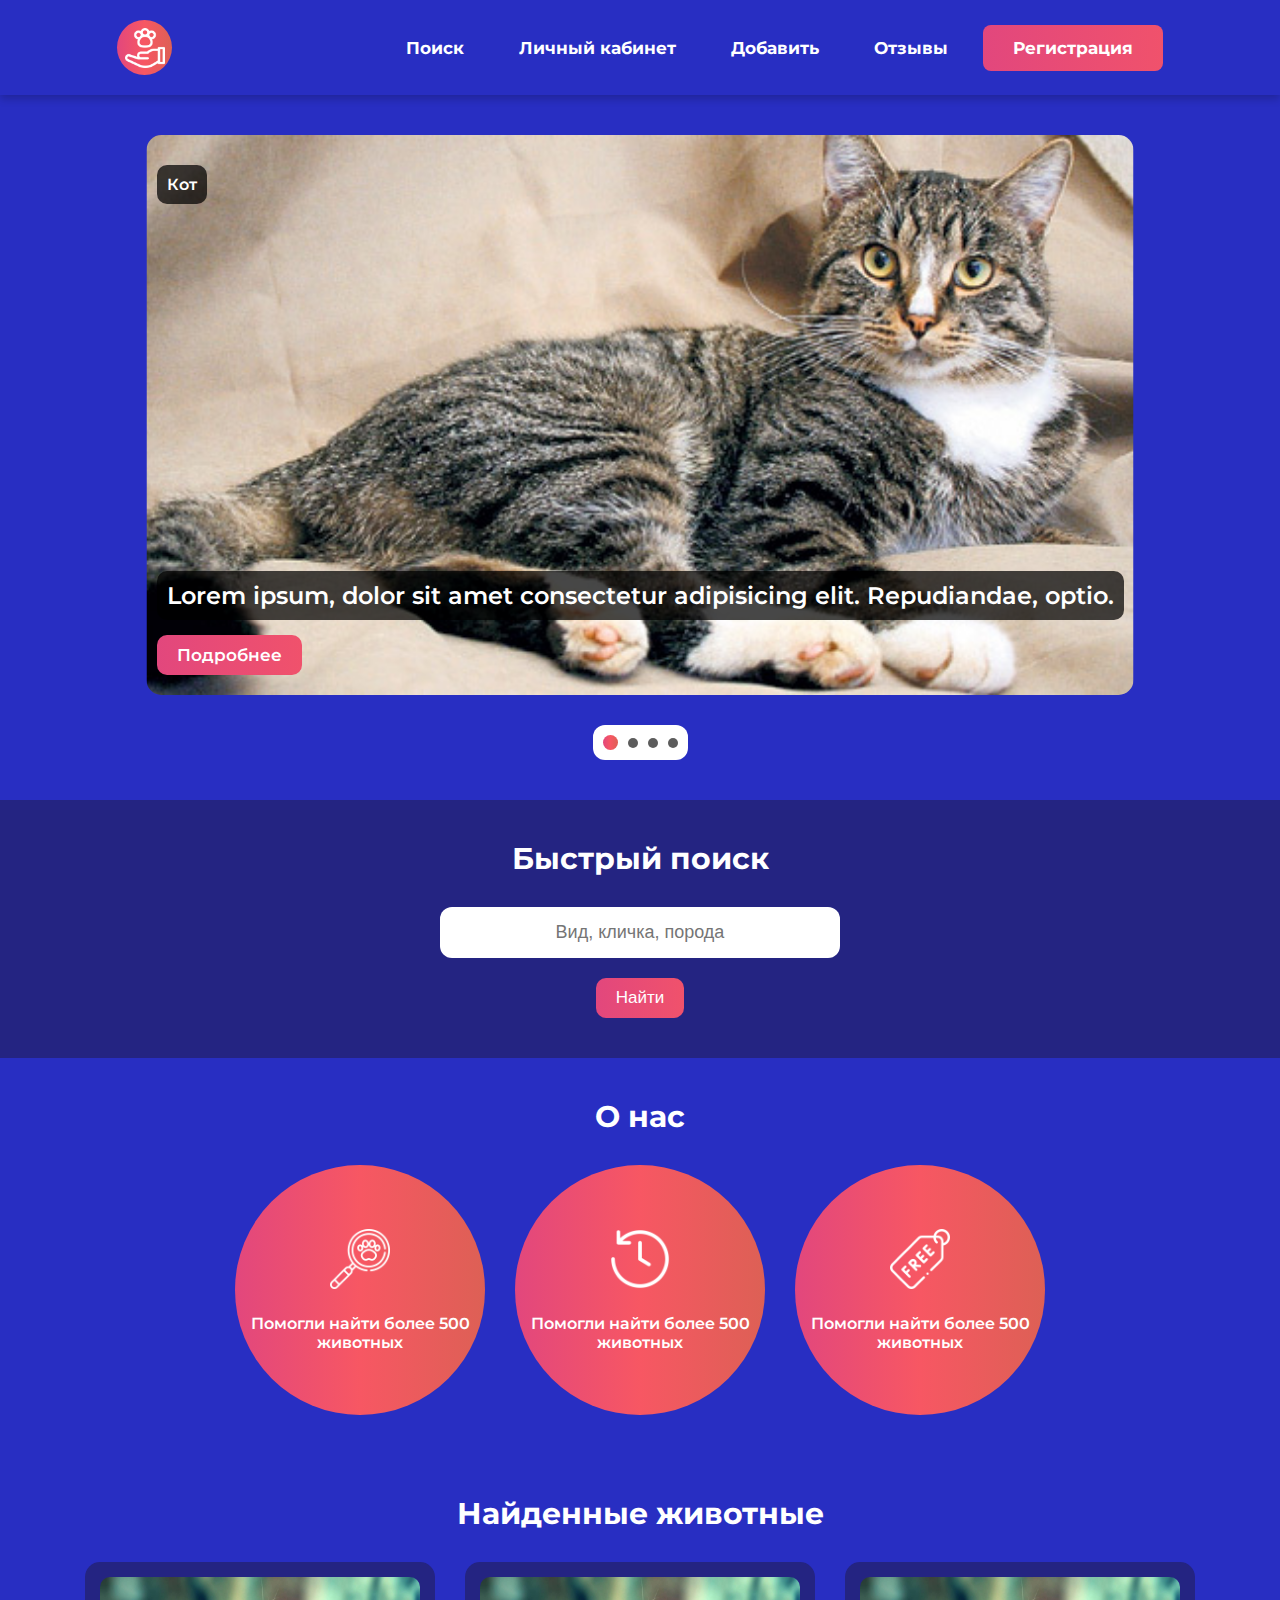
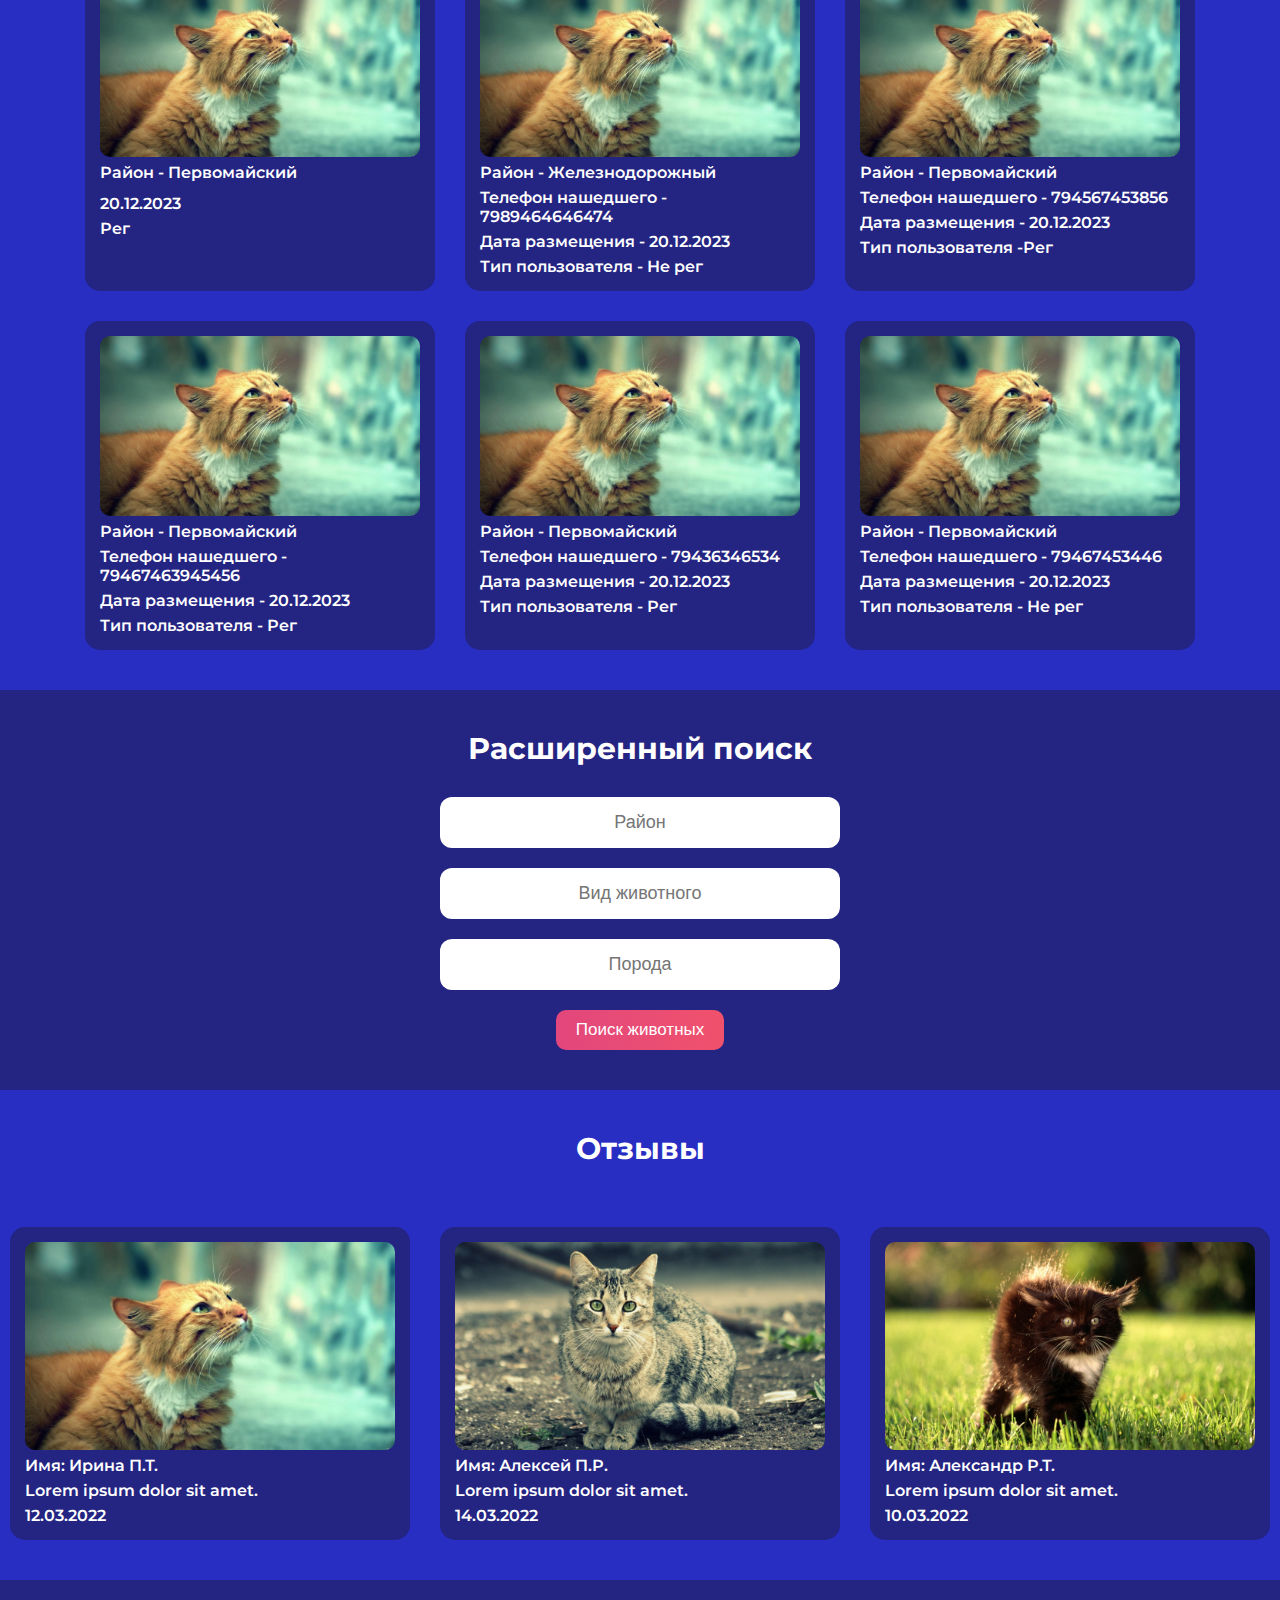
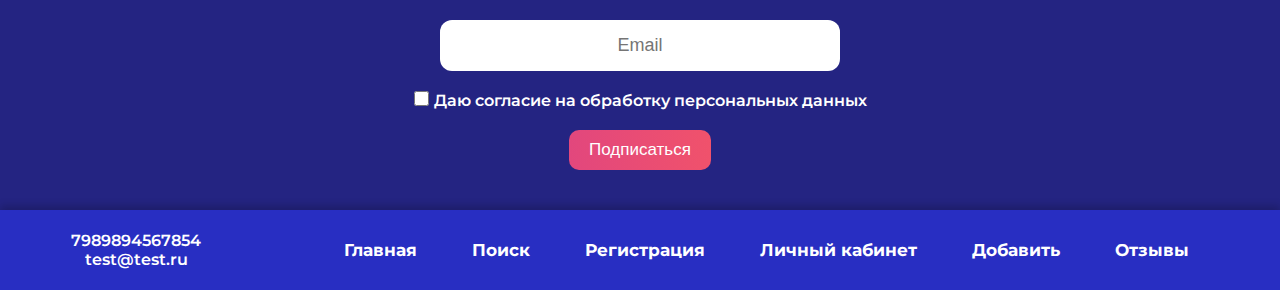
==== index.html @ 036d1b53 "add" ====
<!DOCTYPE html>
<html lang="en">
	<head>
		<meta charset="UTF-8" />
		<meta name="viewport" content="width=device-width, initial-scale=1.0" />
		<title>Главная</title>
		<link rel="stylesheet" href="assets/css/root.css" />
		<link rel="stylesheet" href="assets/css/style.css" />
		<link rel="preconnect" href="https://fonts.googleapis.com" />
		<link rel="preconnect" href="https://fonts.gstatic.com" crossorigin />
		<link
			href="https://fonts.googleapis.com/css2?family=Montserrat:ital,wght@0,100..900;1,100..900&display=swap"
			rel="stylesheet"
		/>
	</head>
	<body>
		<header>
			<a href="index.html" class="logo">
				<img src="assets/media/logo.png" class="logo" alt="Logo" />
			</a>
			<nav>
				<a href="search.html">Поиск</a>
				<a href="personal.html">Личный кабинет</a>
				<a href="add.html">Добавить</a>
				<a href="#reviews__sec">Отзывы</a>
				<a class="log__button" href="register.html">Регистрация</a>
			</nav>
		</header>
		<main>
			<section class="slider__sec">
				<div class="container">
					<div class="slide__block">
						<img src="assets/media/card/slide.png" alt="Slide" />
						<p class="top__text">Кот</p>
						<p class="short__desc">
							Lorem ipsum, dolor sit amet consectetur adipisicing elit.
							Repudiandae, optio.
						</p>
						<a href="#" class="btn">Подробнее</a>
					</div>
					<div class="slide__nav">
						<a href="#" class="active"></a>
						<a href="#"></a>
						<a href="#"></a>
						<a href="#"></a>
					</div>
				</div>
			</section>

			<section class="fast_search__sec">
				<div class="container">
					<h2 class="sec__title reverse">Быстрый поиск</h2>
					<form action="#">
						<input type="text" placeholder="Вид, кличка, порода" />
						<button type="submit" class="btn btn__reverse">Найти</button>
					</form>
				</div>
			</section>

			<section class="facts_company__sec">
				<div class="container">
					<h2 class="sec__title">О нас</h2>
					<div class="facts__list">
						<div class="fact">
							<img src="assets/media/facts/1.png" alt="fact" />
							<p>Помогли найти более 500 животных</p>
						</div>
						<div class="fact">
							<img src="assets/media/facts/2.png" alt="fact" />
							<p>Помогли найти более 500 животных</p>
						</div>
						<div class="fact">
							<img src="assets/media/facts/3.png" alt="fact" />
							<p>Помогли найти более 500 животных</p>
						</div>
					</div>
				</div>
			</section>

			<section class="search_card_animal__sec">
				<div class="container">
					<h2 class="sec__title">Найденные животные</h2>
					<div class="search_card_animal__list">
						<div class="card">
							<img src="assets/media/rev/1_review.png" alt="" />
							<p class="district">Район - Первомайский</p>
							<p class="phone"></p>
							<p class="date__start">20.12.2023</p>
							<p class="user">Рег</p>
						</div>
						<div class="card">
							<img src="assets/media/rev/1_review.png" alt="" />
							<p class="district">Район - Железнодорожный</p>
							<p class="phone">Телефон нашедшего - 7989464646474</p>
							<p class="date__start">Дата размещения - 20.12.2023</p>
							<p class="user">Тип пользователя - Не рег</p>
						</div>
						<div class="card">
							<img src="assets/media/rev/1_review.png" alt="" />
							<p class="district">Район - Первомайский</p>
							<p class="phone">Телефон нашедшего - 794567453856</p>
							<p class="date__start">Дата размещения - 20.12.2023</p>
							<p class="user">Тип пользователя -Рег</p>
						</div>
						<div class="card">
							<img src="assets/media/rev/1_review.png" alt="" />
							<p class="district">Район - Первомайский</p>
							<p class="phone">Телефон нашедшего - 79467463945456</p>
							<p class="date__start">Дата размещения - 20.12.2023</p>
							<p class="user">Тип пользователя - Рег</p>
						</div>
						<div class="card">
							<img src="assets/media/rev/1_review.png" alt="" />
							<p class="district">Район - Первомайский</p>
							<p class="phone">Телефон нашедшего - 79436346534</p>
							<p class="date__start">Дата размещения - 20.12.2023</p>
							<p class="user">Тип пользователя - Рег</p>
						</div>
						<div class="card">
							<img src="assets/media/rev/1_review.png" alt="" />
							<p class="district">Район - Первомайский</p>
							<p class="phone">Телефон нашедшего - 79467453446</p>
							<p class="date__start">Дата размещения - 20.12.2023</p>
							<p class="user">Тип пользователя - Не рег</p>
						</div>
					</div>
				</div>
			</section>

			<section class="main_search__sec">
				<div class="container">
					<h2 class="sec__title reverse">Расширенный поиск</h2>
					<form action="#">
						<input type="text" placeholder="Район" />
						<input type="text" placeholder="Вид животного" />
						<input type="text" placeholder="Порода" />
						<button class="btn btn__reverse" type="submit">
							Поиск животных
						</button>
					</form>
				</div>
			</section>

			<section class="reviews__sec">
				<div class="container">
					<div id="reviews__sec" class="slider__block">
						<h2 class="sec__title">Отзывы</h2>
						<div class="review__card">
							<img src="assets/media/rev/1_review.png" alt="#" class="image" />
							<p class="name">Имя: Ирина П.Т.</p>
							<p class="desc">Lorem ipsum dolor sit amet.</p>
							<p class="date">12.03.2022</p>
						</div>
						<div class="review__card">
							<img src="assets/media/rev/2_review.png" alt="#" class="image" />
							<p class="name">Имя: Алексей П.Р.</p>
							<p class="desc">Lorem ipsum dolor sit amet.</p>
							<p class="date">14.03.2022</p>
						</div>
						<div class="review__card">
							<img src="assets/media/rev/3_review.png" alt="#" class="image" />
							<p class="name">Имя: Александр Р.Т.</p>
							<p class="desc">Lorem ipsum dolor sit amet.</p>
							<p class="date">10.03.2022</p>
						</div>
					</div>
				</div>
			</section>

			<section class="sub__sec">
				<div class="container">
					<form action="#">
						<input type="email" placeholder="Email" />
						<label for="agree">
							<input
								type="checkbox"
								class="checkbox__sub"
								name="agree"
								id="agree"
							/>
							<p>Даю согласие на обработку персональных данных</p>
						</label>
						<button class="btn btn__reverse" type="submit">Подписаться</button>
					</form>
				</div>
			</section>
		</main>
		<footer>
			<div class="contact">
				<p class="phone">7989894567854</p>
				<p class="mail">test@test.ru</p>
			</div>
			<nav>
				<a href="search.html">Главная</a>
				<a href="search.html">Поиск</a>
				<a href="register.html">Регистрация</a>
				<a href="personal.html">Личный кабинет</a>
				<a href="add.html">Добавить</a>
				<a href="reviews.html">Отзывы</a>
			</nav>
		</footer>
		<script src="assets/js/main.js"></script>
	</body>
</html>
---- assets/css/root.css ----
:root {
    --primary-color: linear-gradient(
        90deg,
        rgba(226, 71, 125, 1) 0%,
        rgba(247, 87, 99, 1) 50%,
        rgba(221, 96, 85, 1) 100%
    );
    --bg-color: #282ec2;
    --secondary-color: #242482;
}

* {
    margin: 0;
    padding: 0;
    box-sizing: border-box;
}

html,
body {
    width: 100%;
    min-height: 100vh;
    background-color: var(--bg-color);
    color: #fff;
    font-size: 16px;
    font-style: normal;
    font-family: "Montserrat", sans-serif;
    font-optical-sizing: auto;
    font-weight: 600;
    font-style: normal;
    display: flex;
    flex-direction: column;
    justify-content: space-between;
    scroll-behavior: smooth;
}

a {
    text-decoration: none;
    color: black;
}

ul,
ol,
li {
    list-style: none;
}

h1,
h2,
h3,
h4 {
    font-size: 16px;
    font-weight: 600;
}

img {
    display: block;
    width: 100%;
    height: auto;
}

section {
    width: 100%;
    padding: 40px 10px;

    display: flex;
    justify-content: center;
}

.container {
    max-width: 1440px;
    width: 100%;
    display: flex;
    flex-direction: column;
}

.btn {
    outline: none;
    border: none;
    display: flex;
    width: fit-content;
    font-size: 17px;
    border-radius: 10px;
    background-image: var(--primary-color);
    color: #fff;
    cursor: pointer;
    padding: 10px 20px;
    transition: 0.4s;
    background-size: 300%;
    animation: button_Anim 3s ease-in-out infinite;

    &:hover {
        scale: 1.1;
    }

    &:active {
        background-color: black;
        color: #fff;
        border-color: transparent;
    }
}

.sec__title {
    width: 100%;
    font-size: 30px;
    color: #fff;
    font-weight: 700;
    margin-bottom: 30px;
    text-align: center;

    & .reverse {
        color: #fff;
    }
}

@media screen and (max-width: 992px) {
    h1,
    h2,
    h3,
    h4 {
        font-size: 24px !important;
        font-weight: 600;
    }
}
---- assets/css/style.css ----
@keyframes button_Anim {
    0% {
        background-position: 0% 50%;
    }
    50% {
        background-position: 100% 50%;
        background-size: 400%;
    }
    100% {
        background-position: 0% 50%;
    }
}

header {
    width: 100%;
    padding: 20px 10px;
    display: flex;
    align-items: center;
    justify-content: space-around;
    background-color: var(--bg-color);
    text-align: center;
    box-shadow: 0 4px 8px rgba(0, 0, 0, 0.2);

    & a.logo {
        display: flex;
        justify-content: center;
        align-items: center;
        background-image: var(--primary-color);
        border-radius: 50%;
        width: 55px;
        height: 55px;
    }
    & img {
        width: 40px;
        height: 40px;
        filter: invert(100%) sepia(0%) saturate(7488%) hue-rotate(252deg) brightness(99%) contrast(108%);
    }

    & nav {
        display: flex;
        justify-content: end;
        flex-wrap: wrap;
        gap: 15px;
        width: fit-content;

        & a {
            display: flex;
            width: fit-content;
            border-radius: 8px;
            padding: 10px 20px;
            transition: 0.4s;
            color: #fff;
            font-weight: 700;
            font-size: 17px;
            align-items: center;
            &:hover {
                background-color: #00000042;
                scale: 1.1;
            }
        }

        & .log__button {
            padding: 13px 30px;
            background: rgb(226, 71, 125);
            background: linear-gradient(
                90deg,
                rgba(226, 71, 125, 1) 0%,
                rgba(247, 87, 99, 1) 50%,
                rgba(221, 96, 85, 1) 100%
            );
            background-size: 300%;
            animation: button_Anim 3s ease-in-out infinite;
            &:hover {
                scale: 1.1;
            }
        }
    }
}

main {
    width: 100%;
    display: flex;
    align-items: center;
    flex-direction: column;

    & .slider__sec {
        & .slide__block {
            max-width: 90%;
            height: 570px;
            position: relative;
            background-color: #ffffff00;
            flex-direction: column;
            justify-content: center;
            padding: 30px 10px;
            gap: 15px;
            margin: 0 auto;
            display: flex;

            & img {
                top: 0;
                left: 50%;
                transform: translateX(-50%);
                position: absolute;
                width: 100%;
                z-index: 1;
                border-radius: 20px;
                height: auto;
                max-width: 100%;
                border-radius: 15px;
            }

            & p {
                position: relative;
                z-index: 2;
                padding: 10px;
                background-color: #000000b8;
                width: fit-content;
                color: #fff;
                border-radius: 10px;
            }
            & .top__text {
                margin-bottom: auto;
            }

            & .short__desc {
                font-size: 24px;
            }

            & .btn {
                position: relative;
                z-index: 2;
            }
        }

        & .slide__nav {
            width: fit-content;
            display: flex;
            gap: 10px;
            align-items: center;
            margin: 0 auto;
            padding: 10px;
            background-color: #fff;
            border-radius: 12px;
            margin-top: 20px;

            & a {
                border-radius: 50%;
                background-color: #5c5c5c;
                width: 10px;
                height: 10px;
                cursor: pointer;
                transition: 0.4s;

                &:hover {
                    transform: scale(1.1);
                }

                & active {
                    transform: scale(1.4);
                    background-color: var(--primary-color);
                }
            }

            & .active {
                width: 15px;
                height: 15px;
                background-image: var(--primary-color);
            }
        }
    }

    & .fast_search__sec {
        background-color: var(--secondary-color);

        & form {
            display: flex;
            flex-direction: column;
            gap: 20px;
            width: 100%;
            padding: 0 30px;
            align-items: center;

            & input {
                max-width: 400px;
                outline: none;
                border: none;
                width: 100%;
                text-align: center;
                padding: 15px;
                border-radius: 12px;
                background-color: #fff;
                color: #000;
                font-size: 18px;
            }
        }
    }

    & .facts_company__sec {
        & .facts__list {
            display: flex;
            flex-wrap: wrap;
            justify-content: center;
            gap: 30px;
            width: 100%;

            & .fact {
                display: flex;
                justify-content: center;
                align-items: center;
                flex-direction: column;
                width: 250px;
                height: 250px;
                background-image: var(--primary-color);
                border-radius: 50%;
                gap: 25px;
                color: white;
                animation: button_Anim 3s ease-in-out infinite;
            }

            & img {
                width: 60px;
                height: auto;
                filter: invert(100%) sepia(100%) saturate(0%) hue-rotate(317deg) brightness(105%) contrast(101%);
            }

            & p {
                min-width: 200px;
                text-align: center;
            }
        }
    }

    & .search_card_animal__sec {
        & .search_card_animal__list {
            display: flex;
            flex-wrap: wrap;
            width: 100%;
            gap: 30px;
            justify-content: center;

            & .card {
                display: flex;
                flex-direction: column;
                padding: 15px;
                background-color: #242482;
                max-width: 350px;
                width: 100%;
                gap: 6px;
                border-radius: 15px;

                & img {
                    border-radius: 10px;
                }
            }
        }
    }

    & .main_search__sec {
        background-color: var(--secondary-color);
        & form {
            display: flex;
            flex-direction: column;
            justify-content: center;
            align-items: center;
            gap: 20px;

            & input {
                max-width: 400px;
                outline: none;
                border: none;
                width: 100%;
                text-align: center;
                padding: 15px;
                border-radius: 12px;
                background-color: #fff;
                color: #000;
                font-size: 18px;
            }
        }
    }

    & .reviews__sec {
        & .slider__block {
            display: flex;
            justify-content: center;
            align-items: center;
            flex-wrap: wrap;
            gap: 30px;

            & .review__card {
                max-width: 400px;
                display: flex;
                flex-direction: column;
                padding: 15px;
                gap: 6px;
                border-radius: 15px;
                background-color: #242482;

                & img {
                    display: block;
                    width: 100%;
                    height: auto;
                    border-radius: 10px;
                }
            }
        }
    }

    & .sub__sec {
        background-color: var(--secondary-color);

        & form {
            display: flex;
            flex-direction: column;
            gap: 20px;
            width: 100%;
            padding: 0 30px;
            align-items: center;

            & label {
                display: flex;
            }

            & .checkbox__sub {
                width: 15px;
                height: 15px;
                &::after {
                    transition: 0.5s;
                }

                &:checked::after {
                    width: 300px;
                    height: 300px;
                    transition: 0.5s;
                }
            }

            & p {
                margin-left: 5px;
            }
        }

        & input {
            max-width: 400px;
            outline: none;
            border: none;
            width: 100%;
            text-align: center;
            padding: 15px;
            border-radius: 12px;
            background-color: #fff;
            color: #000;
            font-size: 18px;
        }
    }
}

footer {
    width: 100%;
    padding: 20px 10px;
    display: flex;
    align-items: center;
    justify-content: space-around;
    background-color: var(--bg-color);
    text-align: center;
    box-shadow: 0 -4px 8px rgba(0, 0, 0, 0.2);

    & a.logo {
        display: flex;
        justify-content: center;
        align-items: center;
        background-image: var(--primary-color);
        border-radius: 50%;
        width: 55px;
        height: 55px;
    }
    & img {
        width: 40px;
        height: 40px;
        filter: invert(100%) sepia(0%) saturate(7488%) hue-rotate(252deg) brightness(99%) contrast(108%);
    }

    & nav {
        display: flex;
        justify-content: end;
        flex-wrap: wrap;
        gap: 15px;
        width: fit-content;

        & a {
            display: flex;
            width: fit-content;
            border-radius: 8px;
            padding: 10px 20px;
            transition: 0.4s;
            color: #fff;
            font-weight: 700;
            font-size: 17px;
            align-items: center;
            &:hover {
                background-color: #00000042;
                scale: 1.1;
            }
        }
    }
}

@media screen and (max-width: 1200px) {
    header > nav,
    footer > nav {
        justify-content: center;
    }

    .facts_company__sec .facts__list .fact {
        width: 150px;
        height: 150px;
    }

    header nav a {
        font-size: 16px;
    }

    .slider__sec .slide__block {
        width: 730px !important;
        height: 430px !important;
    }
}

@media screen and (max-width: 992px) {
    .facts_company__sec .facts__list .fact {
        width: 130px;
        height: 130px;
    }

    .slider__sec .slide__block {
        width: 630px !important;
        height: 370px !important;
    }

    header nav a,
    footer nav a {
        font-size: 14px;
        padding: 5px;
    }
}

@media screen and (max-width: 768px) {
    .slider__sec .slide__block {
        width: 530px !important;
        height: 315px !important;
    }

    .slider__sec .slide__block p,
    .slider__sec .slide__block a {
        font-size: 16px !important;
    }

    .facts_company__sec .facts__list {
        gap: 15px;
    }
}

@media screen and (max-width: 576px) {
    header nav a,
    footer nav a {
        font-size: 12px;
        padding: 5px;
    }

    .facts_company__sec .facts__list .fact {
        width: 100px;
        height: 100px;
    }

    .slider__sec .slide__block {
        width: 440px !important;
        height: 255px !important;
    }

    .slider__sec .slide__block p,
    .slider__sec .slide__block a {
        font-size: 14px !important;
    }
}
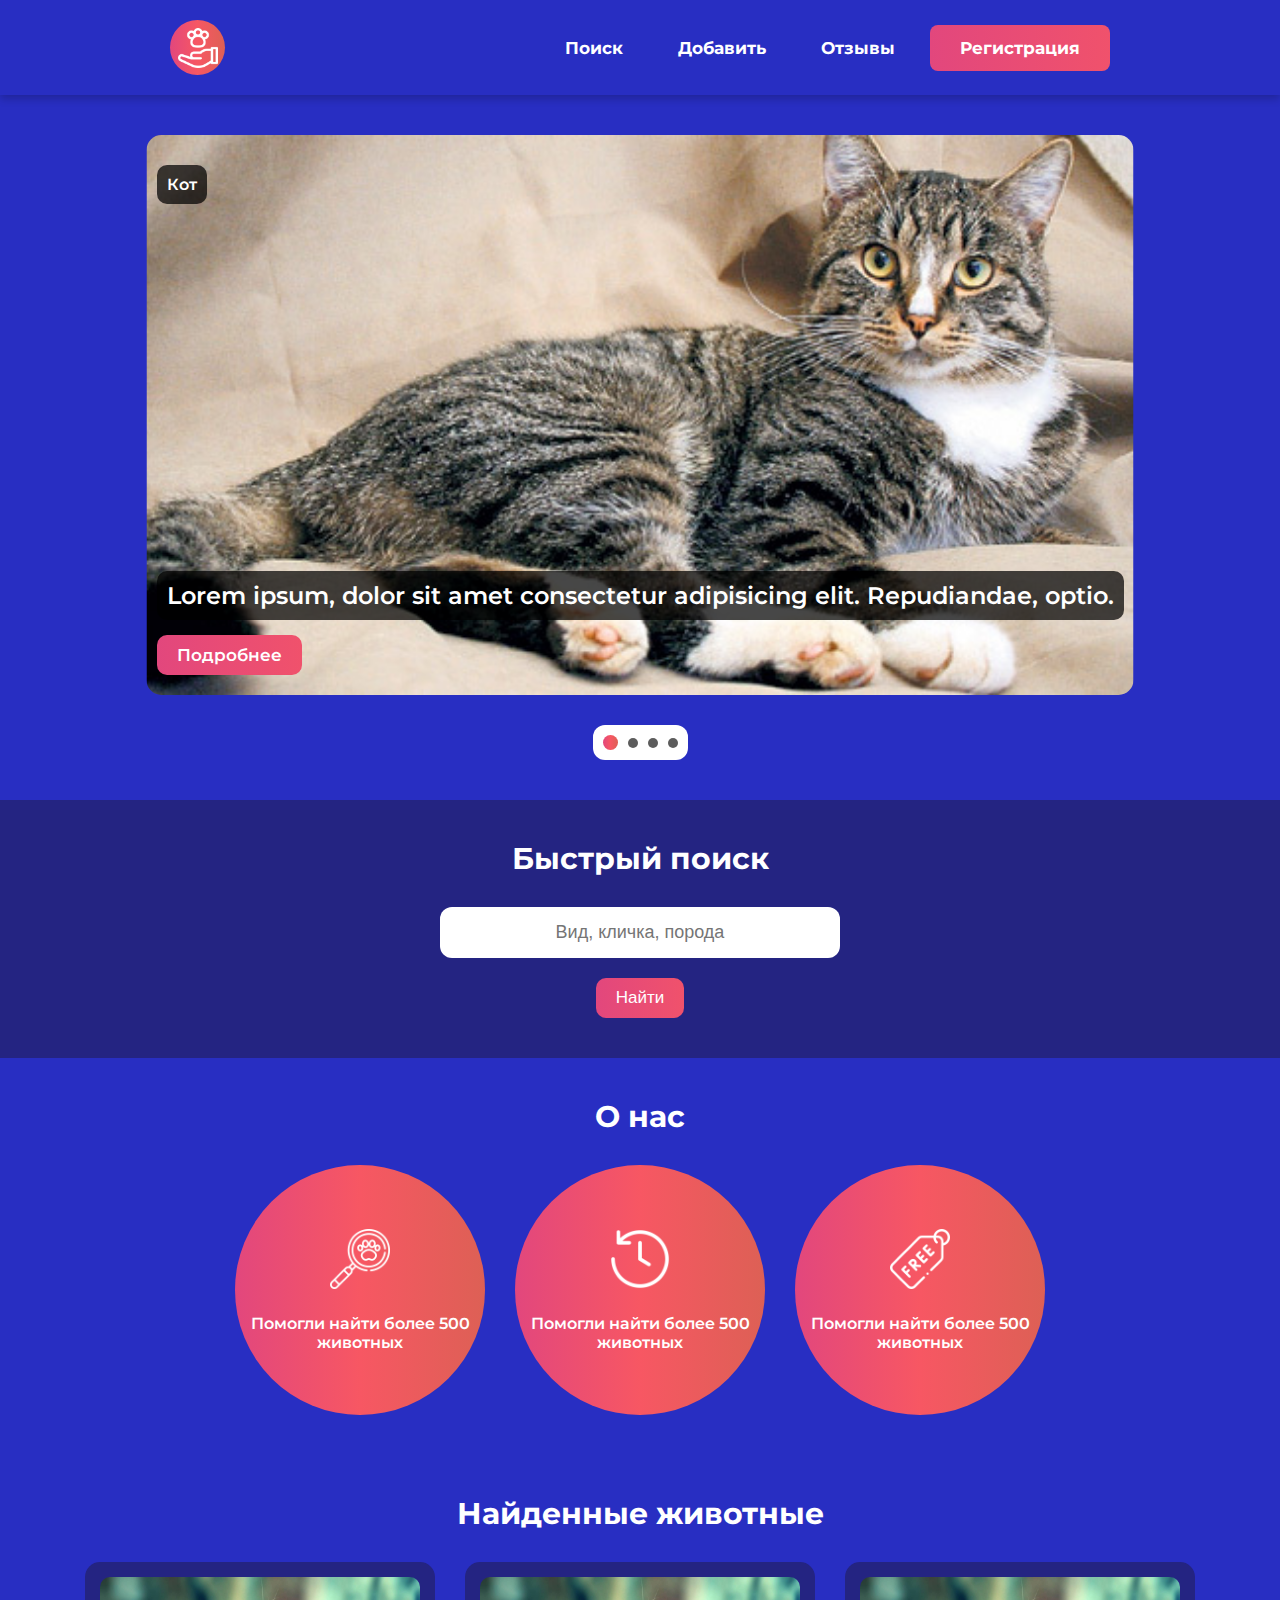
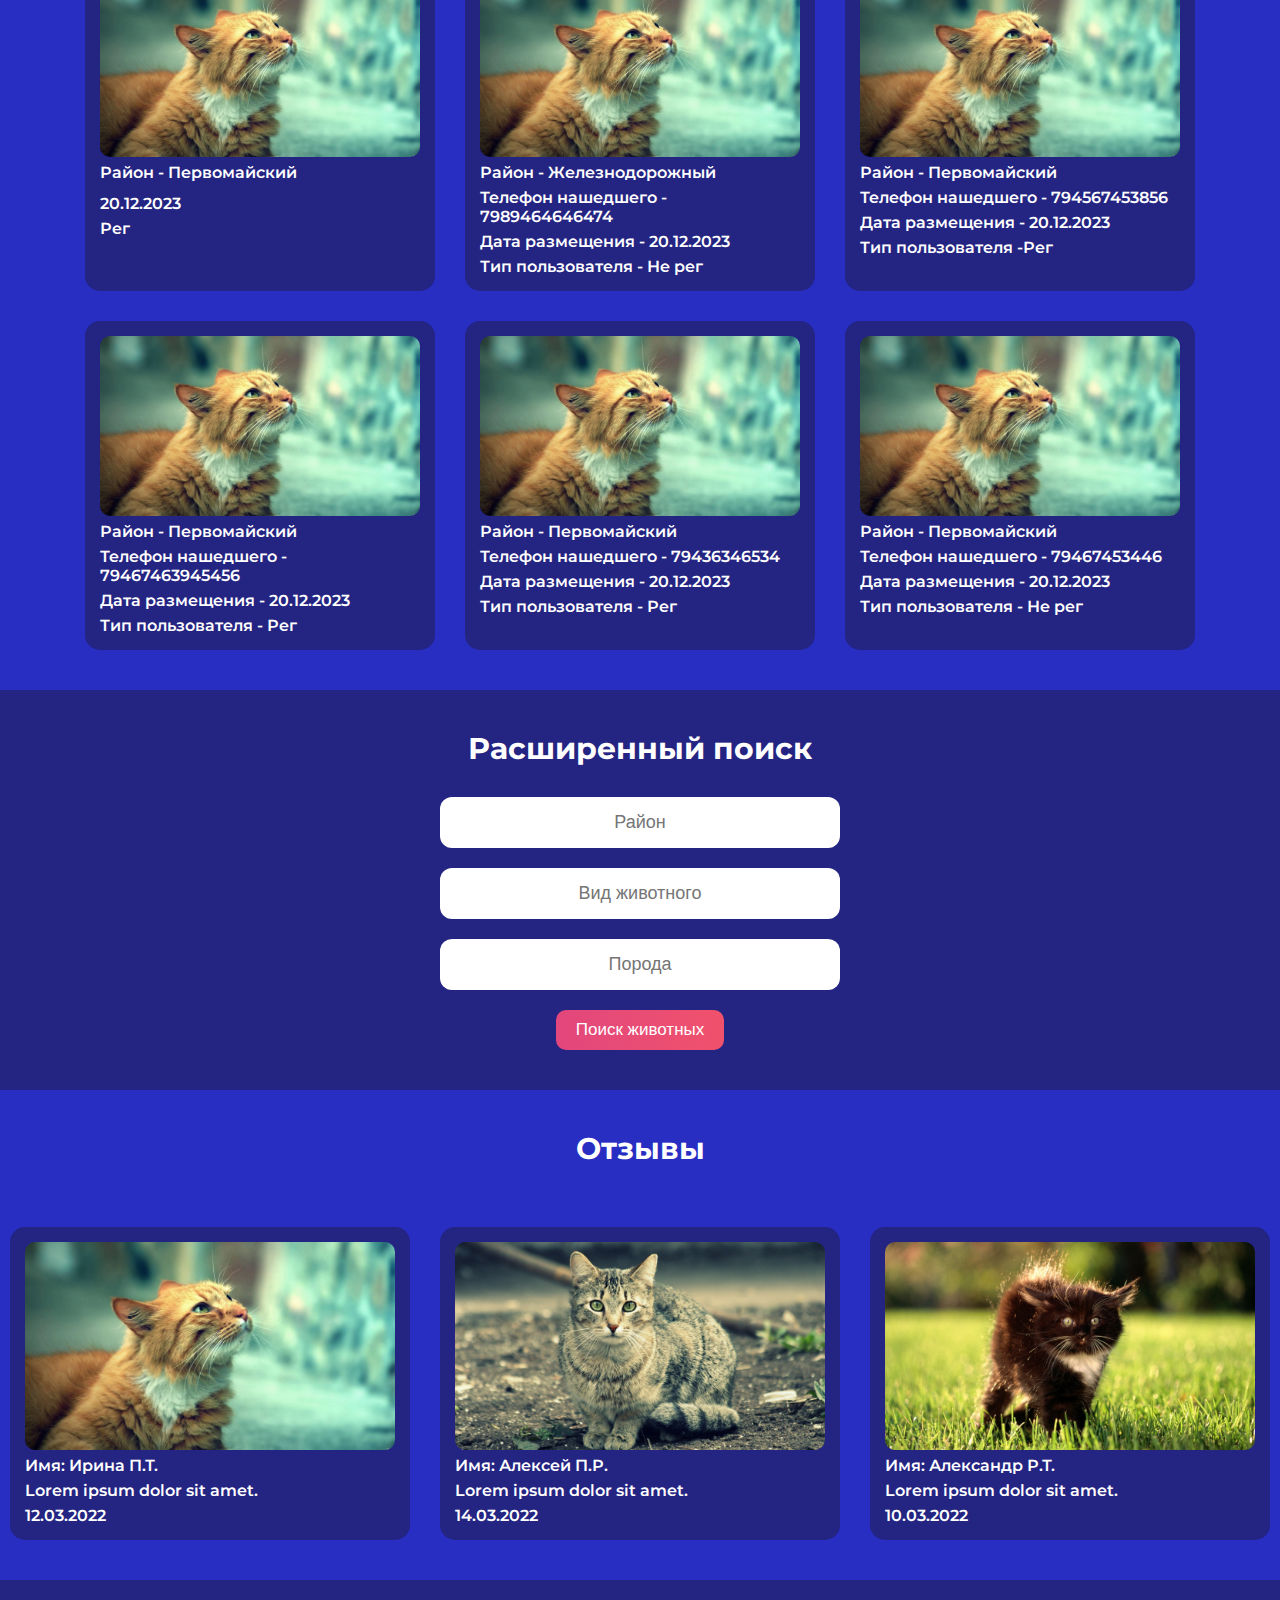
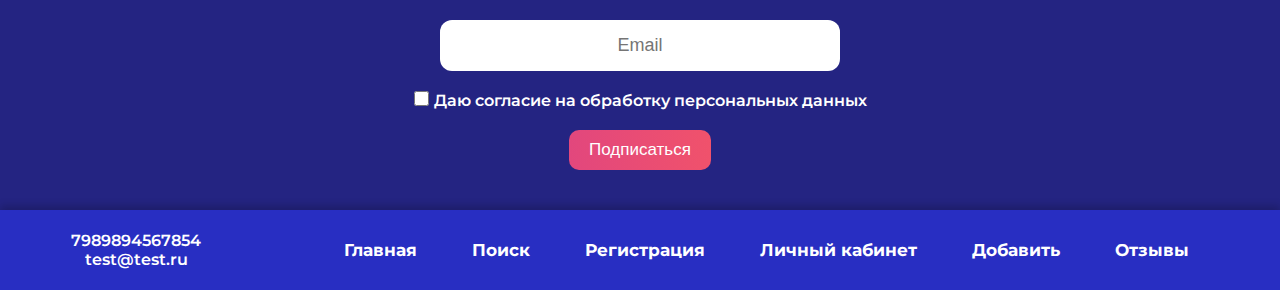
==== commit 8e73cc70: "up" ====
--- a/index.html
+++ b/index.html
@@ -20,7 +20,6 @@
 			</a>
 			<nav>
 				<a href="search.html">Поиск</a>
-				<a href="personal.html">Личный кабинет</a>
 				<a href="add.html">Добавить</a>
 				<a href="#reviews__sec">Отзывы</a>
 				<a class="log__button" href="register.html">Регистрация</a>
--- a/assets/css/root.css
+++ b/assets/css/root.css
@@ -1,123 +1,135 @@
 :root {
-    --primary-color: linear-gradient(
-        90deg,
-        rgba(226, 71, 125, 1) 0%,
-        rgba(247, 87, 99, 1) 50%,
-        rgba(221, 96, 85, 1) 100%
-    );
-    --bg-color: #282ec2;
-    --secondary-color: #242482;
+  --primary-color: linear-gradient(
+    90deg,
+    rgba(226, 71, 125, 1) 0%,
+    rgba(247, 87, 99, 1) 50%,
+    rgba(221, 96, 85, 1) 100%
+  );
+  --bg-color: #282ec2;
+  --secondary-color: #242482;
 }
 
 * {
-    margin: 0;
-    padding: 0;
-    box-sizing: border-box;
+  margin: 0;
+  padding: 0;
+  box-sizing: border-box;
 }
 
 html,
 body {
-    width: 100%;
-    min-height: 100vh;
-    background-color: var(--bg-color);
-    color: #fff;
-    font-size: 16px;
-    font-style: normal;
-    font-family: "Montserrat", sans-serif;
-    font-optical-sizing: auto;
-    font-weight: 600;
-    font-style: normal;
-    display: flex;
-    flex-direction: column;
-    justify-content: space-between;
-    scroll-behavior: smooth;
+  width: 100%;
+  min-height: 100vh;
+  background-color: var(--bg-color);
+  color: #fff;
+  font-size: 16px;
+  font-style: normal;
+  font-family: "Montserrat", sans-serif;
+  font-optical-sizing: auto;
+  font-weight: 600;
+  font-style: normal;
+  display: flex;
+  flex-direction: column;
+  justify-content: space-between;
+  scroll-behavior: smooth;
 }
 
 a {
-    text-decoration: none;
-    color: black;
+  text-decoration: none;
+  color: black;
 }
 
 ul,
 ol,
 li {
-    list-style: none;
+  list-style: none;
 }
 
 h1,
 h2,
 h3,
 h4 {
-    font-size: 16px;
-    font-weight: 600;
+  font-size: 16px;
+  font-weight: 600;
 }
 
 img {
-    display: block;
-    width: 100%;
-    height: auto;
+  display: block;
+  width: 100%;
+  height: auto;
 }
 
 section {
-    width: 100%;
-    padding: 40px 10px;
+  width: 100%;
+  padding: 40px 10px;
 
-    display: flex;
-    justify-content: center;
+  display: flex;
+  justify-content: center;
 }
 
 .container {
-    max-width: 1440px;
-    width: 100%;
-    display: flex;
-    flex-direction: column;
+  max-width: 1440px;
+  width: 100%;
+  display: flex;
+  flex-direction: column;
 }
 
 .btn {
-    outline: none;
-    border: none;
-    display: flex;
-    width: fit-content;
-    font-size: 17px;
-    border-radius: 10px;
-    background-image: var(--primary-color);
+  outline: none;
+  border: none;
+  display: flex;
+  width: fit-content;
+  font-size: 17px;
+  border-radius: 10px;
+  background-image: var(--primary-color);
+  color: #fff;
+  cursor: pointer;
+  padding: 10px 20px;
+  transition: 0.4s;
+  background-size: 300%;
+  animation: button_Anim 3s ease-in-out infinite;
+
+  &:hover {
+    scale: 1.1;
+  }
+
+  &:active {
+    background-color: black;
     color: #fff;
-    cursor: pointer;
-    padding: 10px 20px;
-    transition: 0.4s;
-    background-size: 300%;
-    animation: button_Anim 3s ease-in-out infinite;
-
-    &:hover {
-        scale: 1.1;
-    }
-
-    &:active {
-        background-color: black;
-        color: #fff;
-        border-color: transparent;
-    }
+    border-color: transparent;
+  }
 }
 
 .sec__title {
-    width: 100%;
-    font-size: 30px;
+  width: 100%;
+  font-size: 30px;
+  color: #fff;
+  font-weight: 700;
+  margin-bottom: 30px;
+  text-align: center;
+
+  & .reverse {
     color: #fff;
-    font-weight: 700;
-    margin-bottom: 30px;
-    text-align: center;
-
-    & .reverse {
-        color: #fff;
-    }
+  }
 }
 
 @media screen and (max-width: 992px) {
-    h1,
-    h2,
-    h3,
-    h4 {
-        font-size: 24px !important;
-        font-weight: 600;
-    }
+  h1,
+  h2,
+  h3,
+  h4 {
+    font-size: 18px !important;
+    font-weight: 600;
+  }
 }
+
+@media screen and (max-width: 768px) {
+  h1,
+  h2,
+  h3,
+  h4 {
+    font-size: 20px !important;
+  }
+  body {
+    font-size: 14px !important;
+  }
+}
--- a/assets/css/style.css
+++ b/assets/css/style.css
@@ -29,6 +29,7 @@
         border-radius: 50%;
         width: 55px;
         height: 55px;
+        aspect-ratio: 1/1;
     }
     & img {
         width: 40px;
@@ -475,6 +476,13 @@
     .slider__sec .slide__block {
         width: 440px !important;
         height: 255px !important;
+
+        & p{
+            white-space: nowrap;
+            overflow: hidden;
+            text-overflow: ellipsis;
+            max-width: 280px;
+        }
     }
 
     .slider__sec .slide__block p,
@@ -482,3 +490,18 @@
         font-size: 14px !important;
     }
 }
+
+@media screen and (max-width: 450px) {
+    
+    .slider__sec .slide__block {
+        width: 380px !important;
+        height: 210px !important;
+
+        & p{
+            white-space: nowrap;
+            overflow: hidden;
+            text-overflow: ellipsis;
+            max-width: 280px;
+        }
+    }
+}
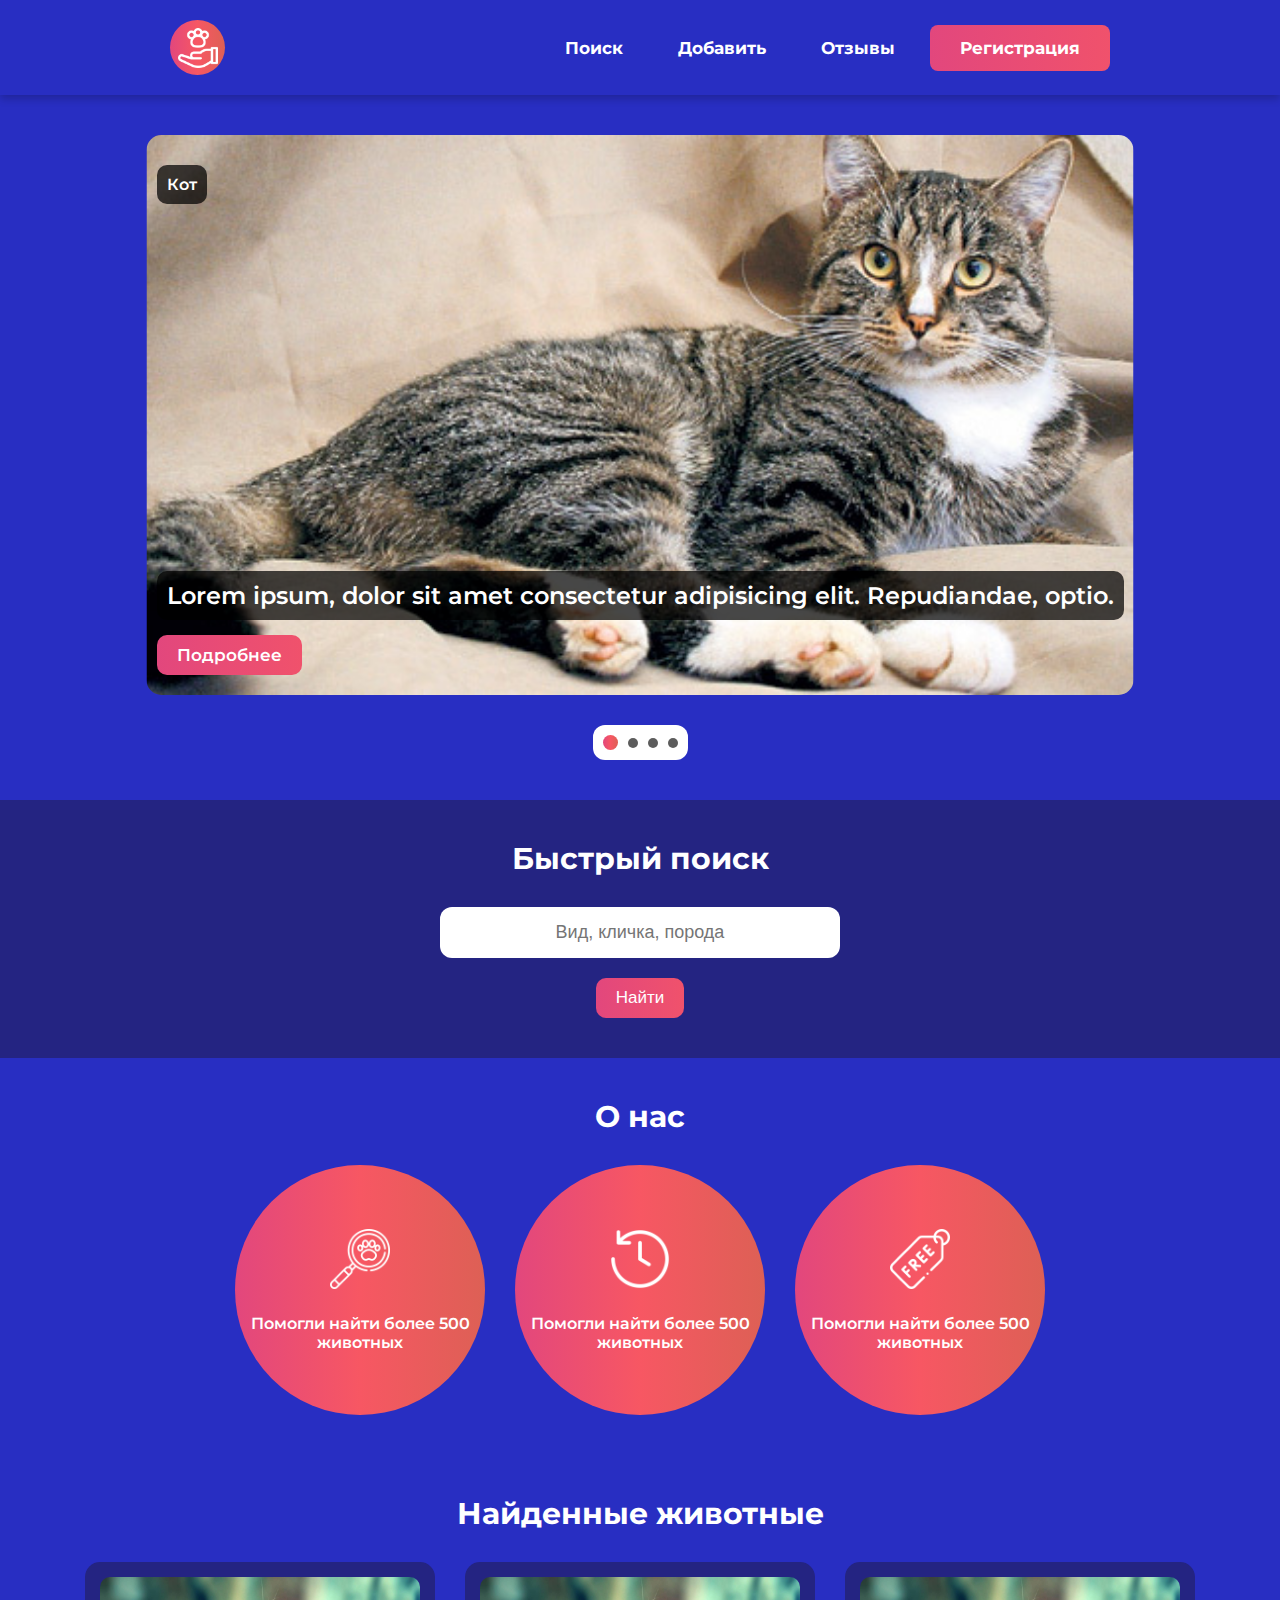
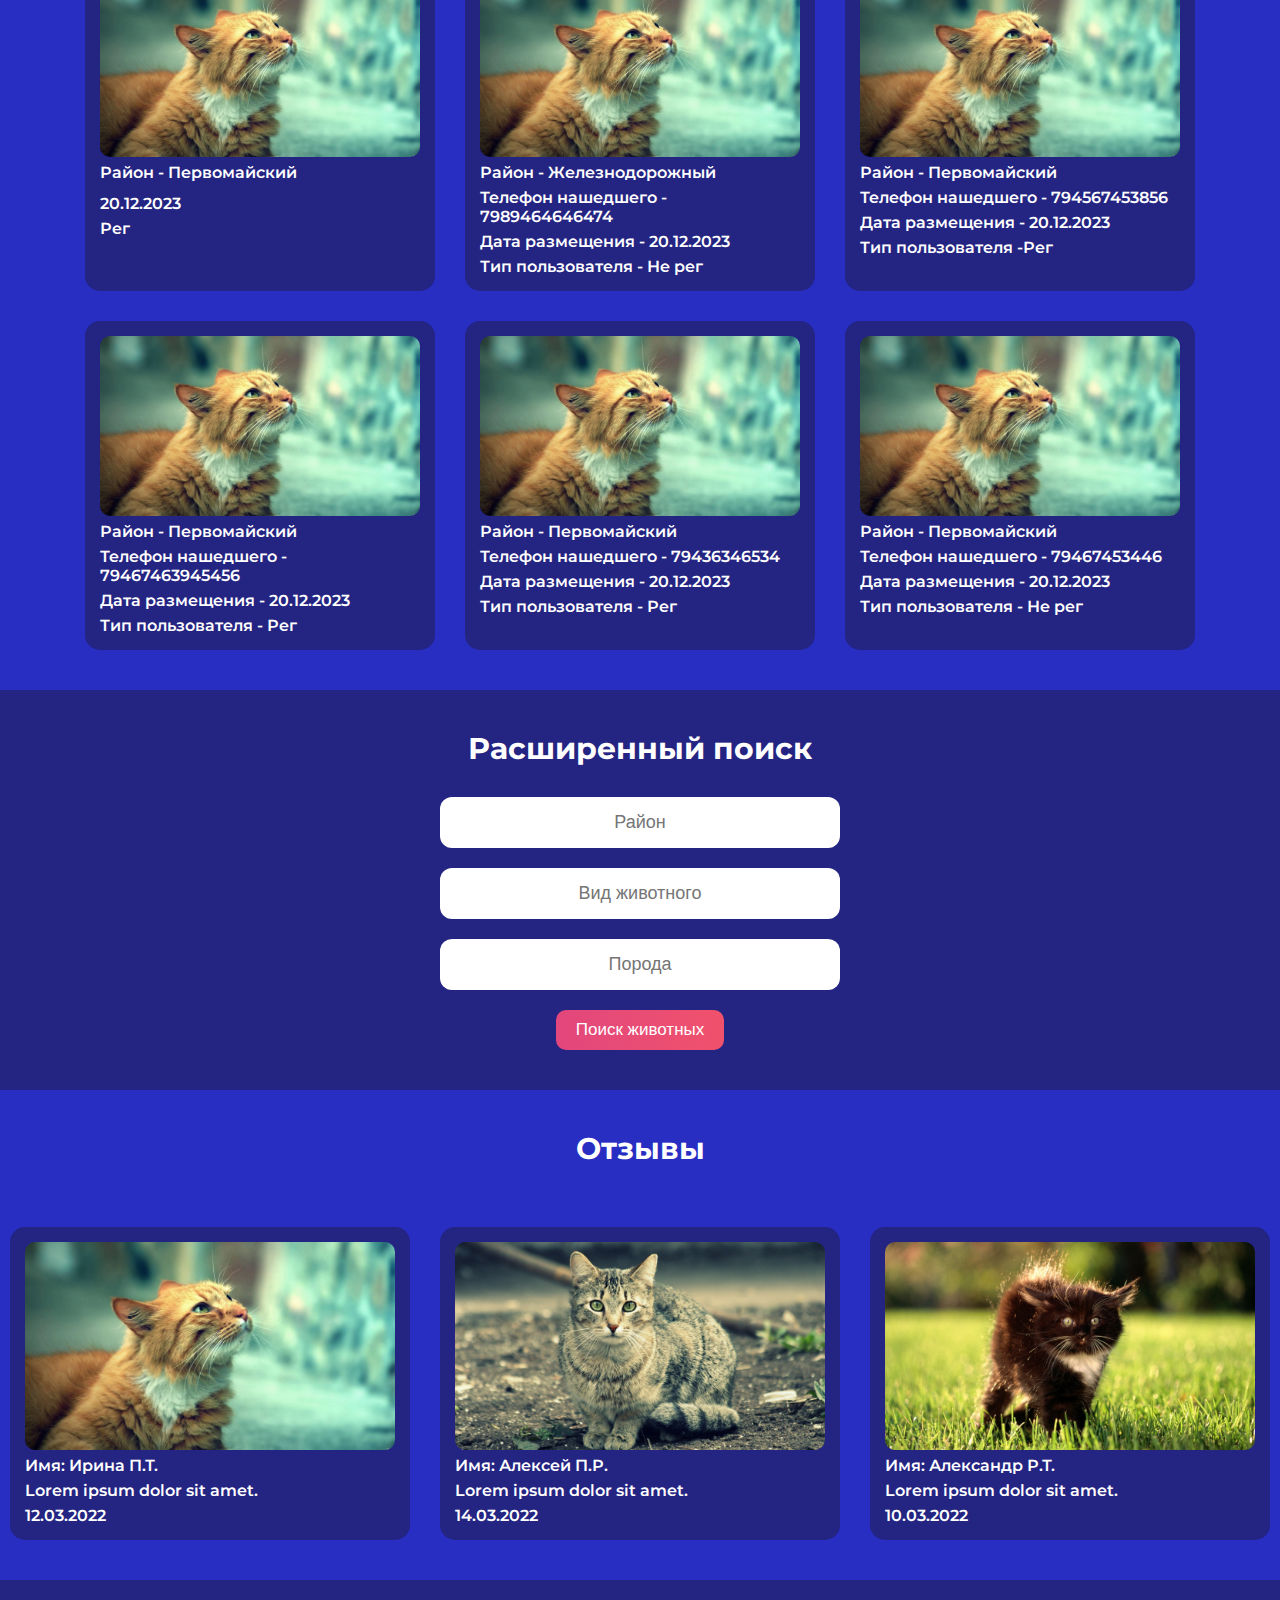
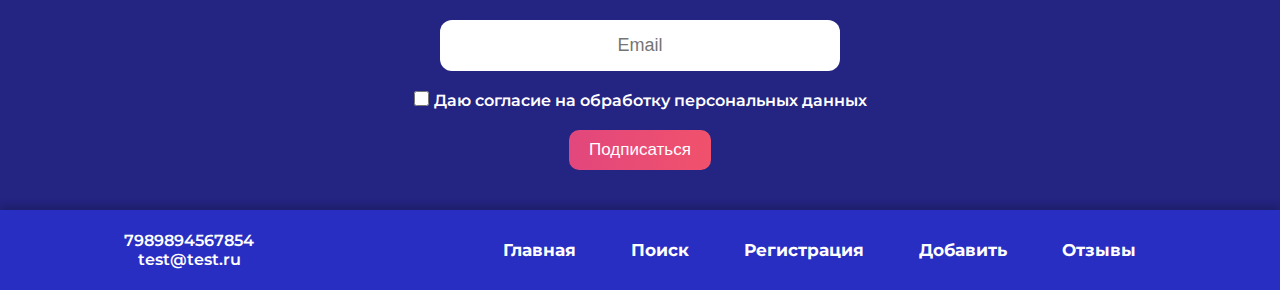
==== commit e57b1928: "up" ====
--- a/index.html
+++ b/index.html
@@ -193,7 +193,6 @@
 				<a href="search.html">Главная</a>
 				<a href="search.html">Поиск</a>
 				<a href="register.html">Регистрация</a>
-				<a href="personal.html">Личный кабинет</a>
 				<a href="add.html">Добавить</a>
 				<a href="reviews.html">Отзывы</a>
 			</nav>
--- a/assets/css/style.css
+++ b/assets/css/style.css
@@ -35,6 +35,10 @@
         width: 40px;
         height: 40px;
         filter: invert(100%) sepia(0%) saturate(7488%) hue-rotate(252deg) brightness(99%) contrast(108%);
+    }
+
+    & .profile__img{
+        filter:inherit;
     }
 
     & nav {
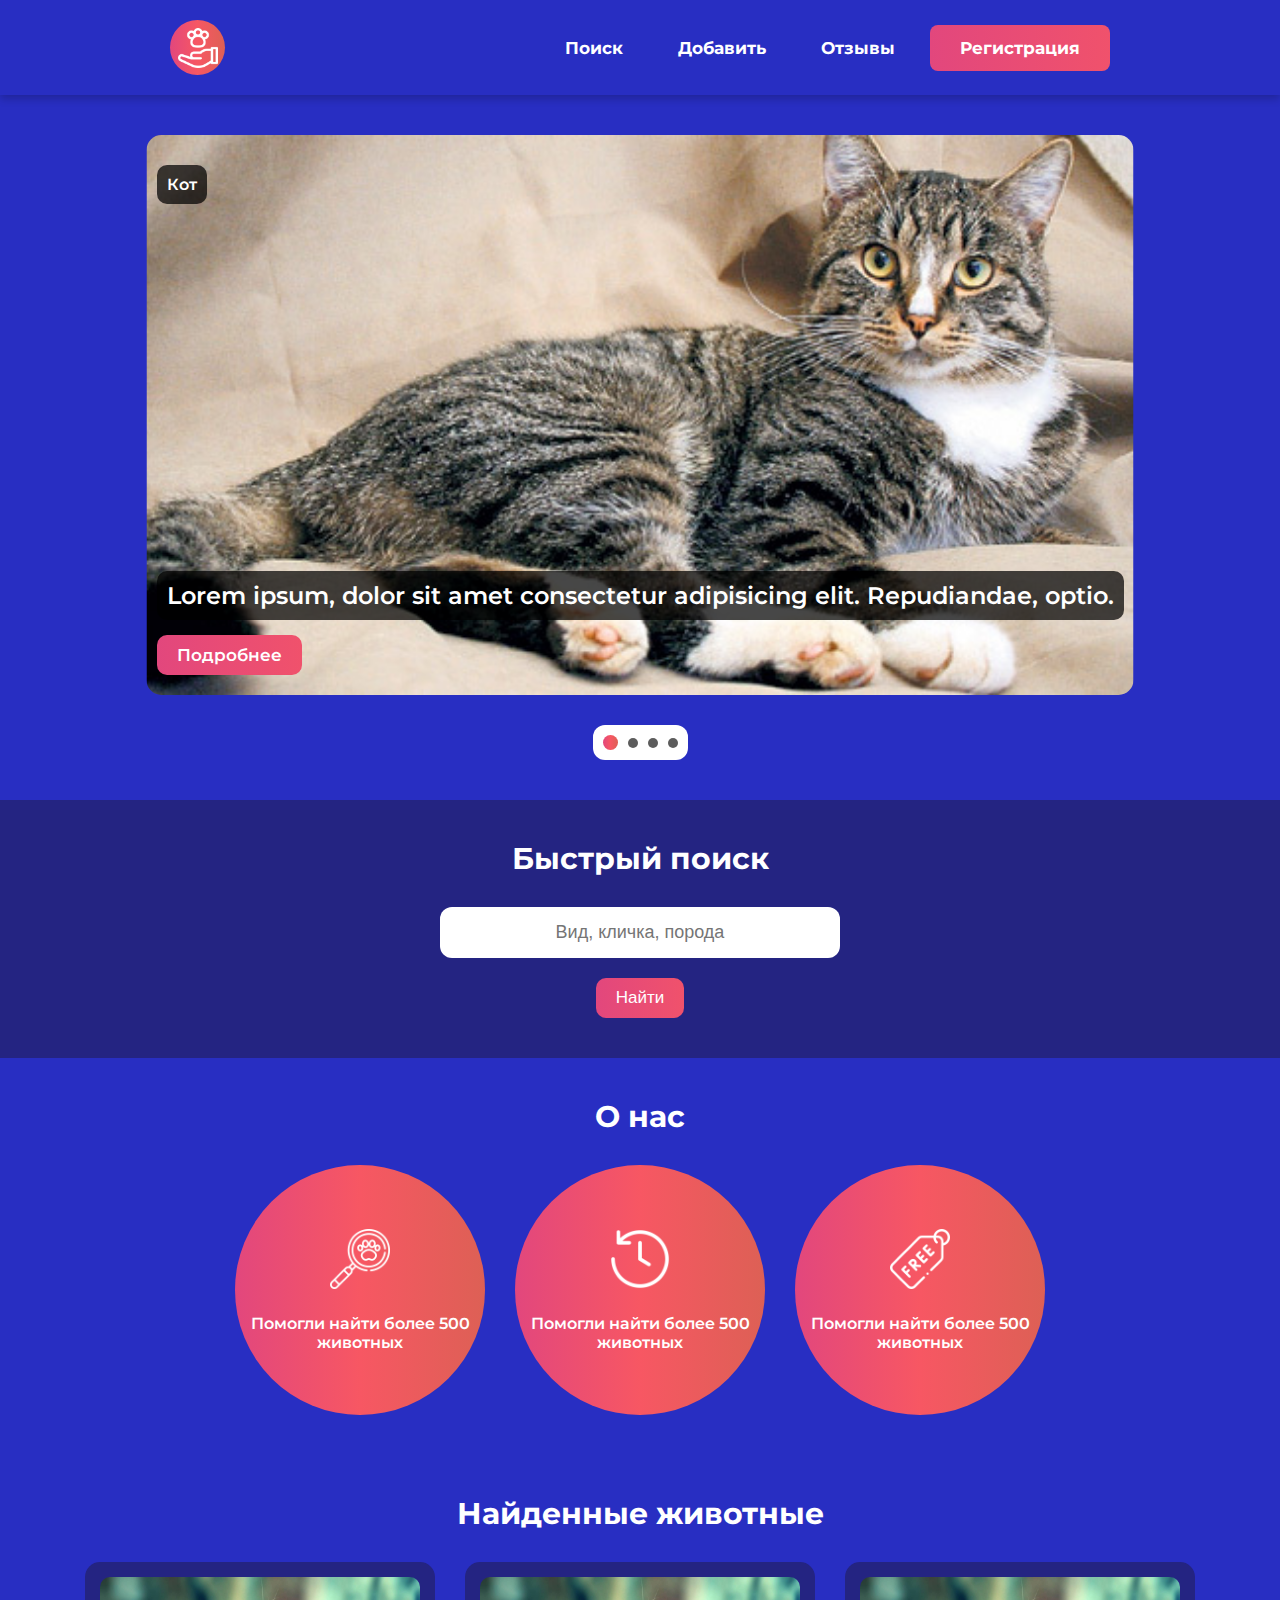
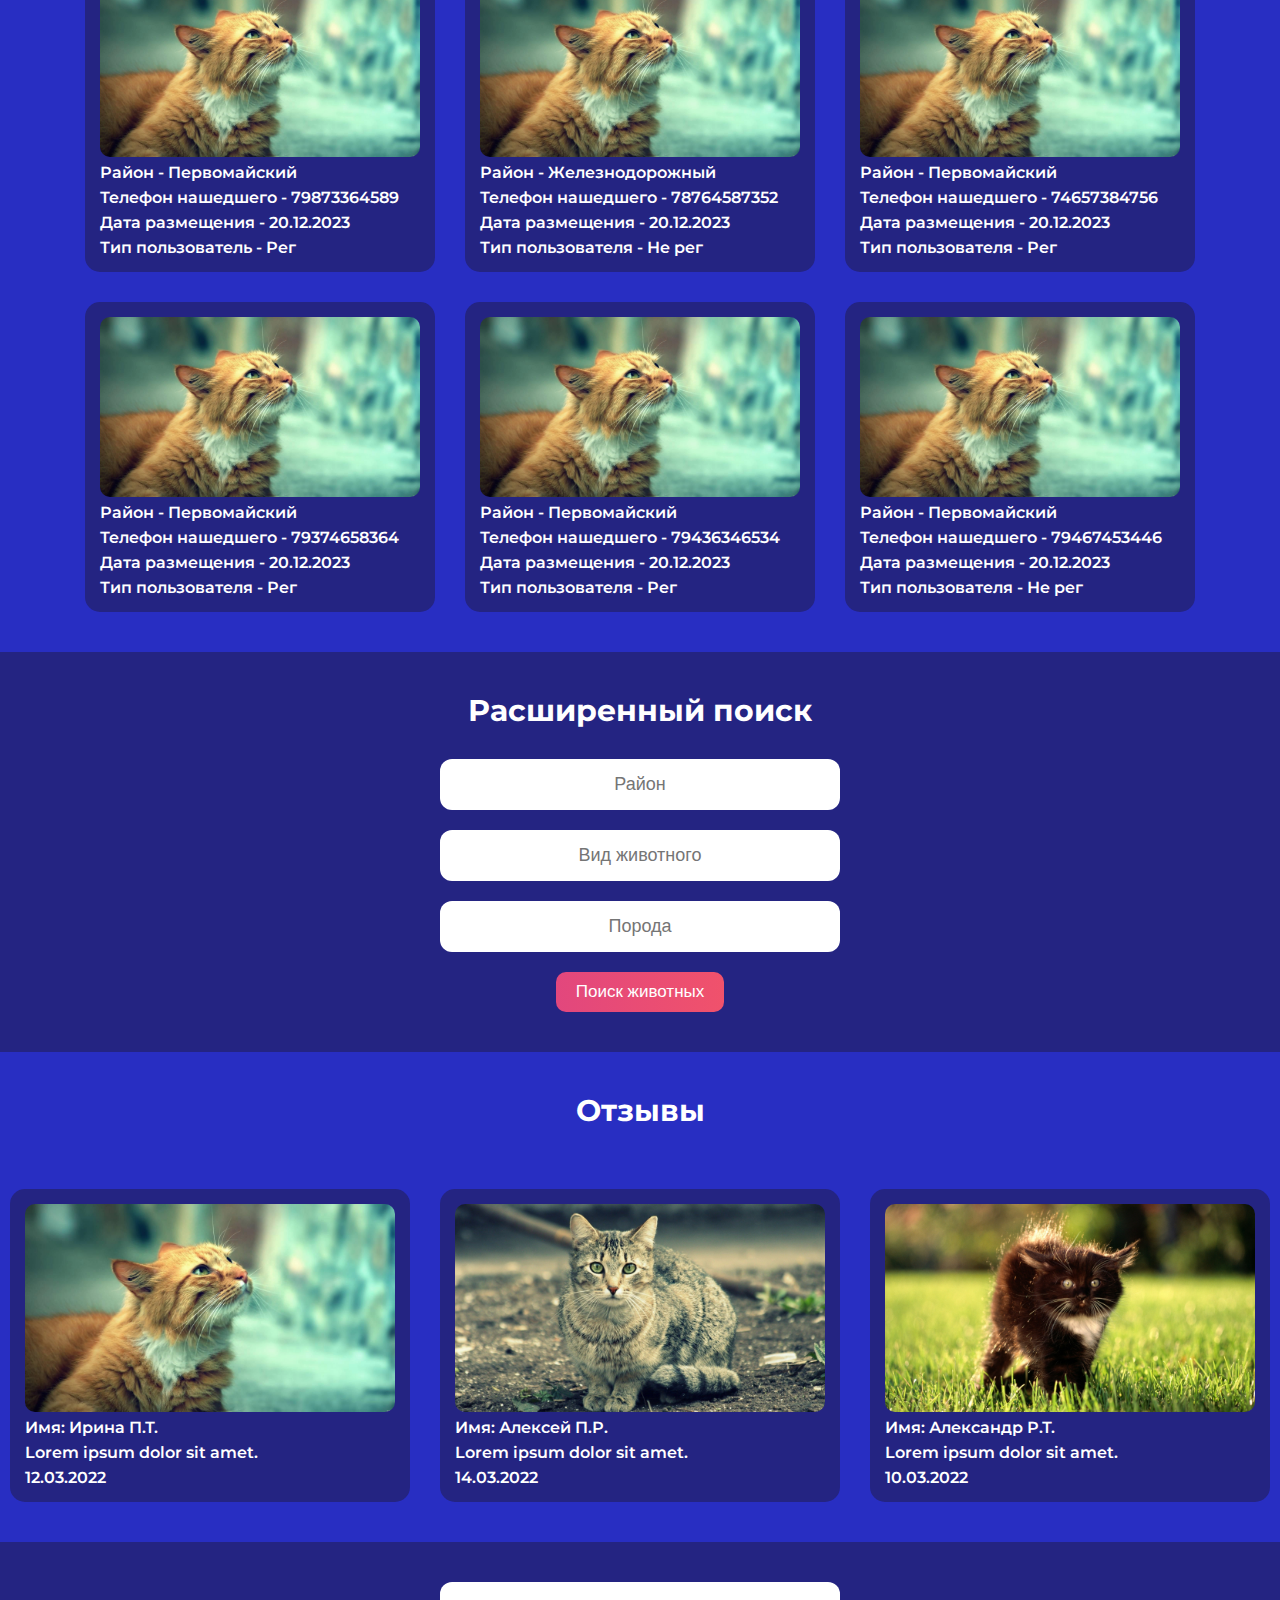
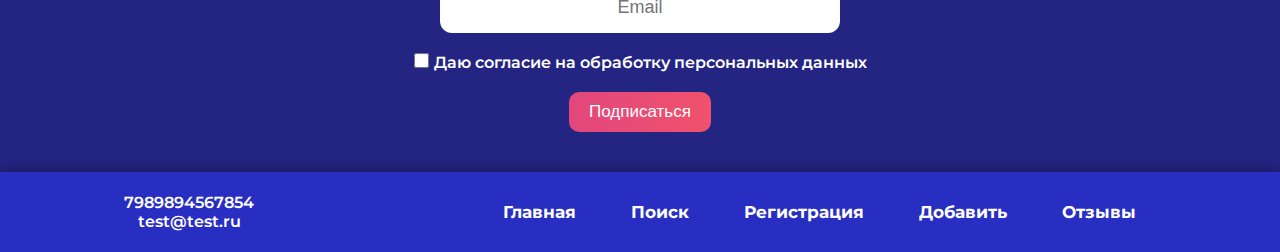
==== commit 116c9ef8: "Update index.html" ====
--- a/index.html
+++ b/index.html
@@ -83,28 +83,28 @@
 						<div class="card">
 							<img src="assets/media/rev/1_review.png" alt="" />
 							<p class="district">Район - Первомайский</p>
-							<p class="phone"></p>
-							<p class="date__start">20.12.2023</p>
-							<p class="user">Рег</p>
+							<p class="phone">Телефон нашедшего - 79873364589</p>
+							<p class="date__start">Дата размещения - 20.12.2023</p>
+							<p class="user">Тип пользователь - Рег</p>
 						</div>
 						<div class="card">
 							<img src="assets/media/rev/1_review.png" alt="" />
 							<p class="district">Район - Железнодорожный</p>
-							<p class="phone">Телефон нашедшего - 7989464646474</p>
+							<p class="phone">Телефон нашедшего - 78764587352</p>
 							<p class="date__start">Дата размещения - 20.12.2023</p>
 							<p class="user">Тип пользователя - Не рег</p>
 						</div>
 						<div class="card">
 							<img src="assets/media/rev/1_review.png" alt="" />
 							<p class="district">Район - Первомайский</p>
-							<p class="phone">Телефон нашедшего - 794567453856</p>
-							<p class="date__start">Дата размещения - 20.12.2023</p>
-							<p class="user">Тип пользователя -Рег</p>
-						</div>
-						<div class="card">
-							<img src="assets/media/rev/1_review.png" alt="" />
-							<p class="district">Район - Первомайский</p>
-							<p class="phone">Телефон нашедшего - 79467463945456</p>
+							<p class="phone">Телефон нашедшего - 74657384756</p>
+							<p class="date__start">Дата размещения - 20.12.2023</p>
+							<p class="user">Тип пользователя - Рег</p>
+						</div>
+						<div class="card">
+							<img src="assets/media/rev/1_review.png" alt="" />
+							<p class="district">Район - Первомайский</p>
+							<p class="phone">Телефон нашедшего - 79374658364</p>
 							<p class="date__start">Дата размещения - 20.12.2023</p>
 							<p class="user">Тип пользователя - Рег</p>
 						</div>
@@ -194,7 +194,7 @@
 				<a href="search.html">Поиск</a>
 				<a href="register.html">Регистрация</a>
 				<a href="add.html">Добавить</a>
-				<a href="reviews.html">Отзывы</a>
+				<a href="#reviews__sec">Отзывы</a>
 			</nav>
 		</footer>
 		<script src="assets/js/main.js"></script>
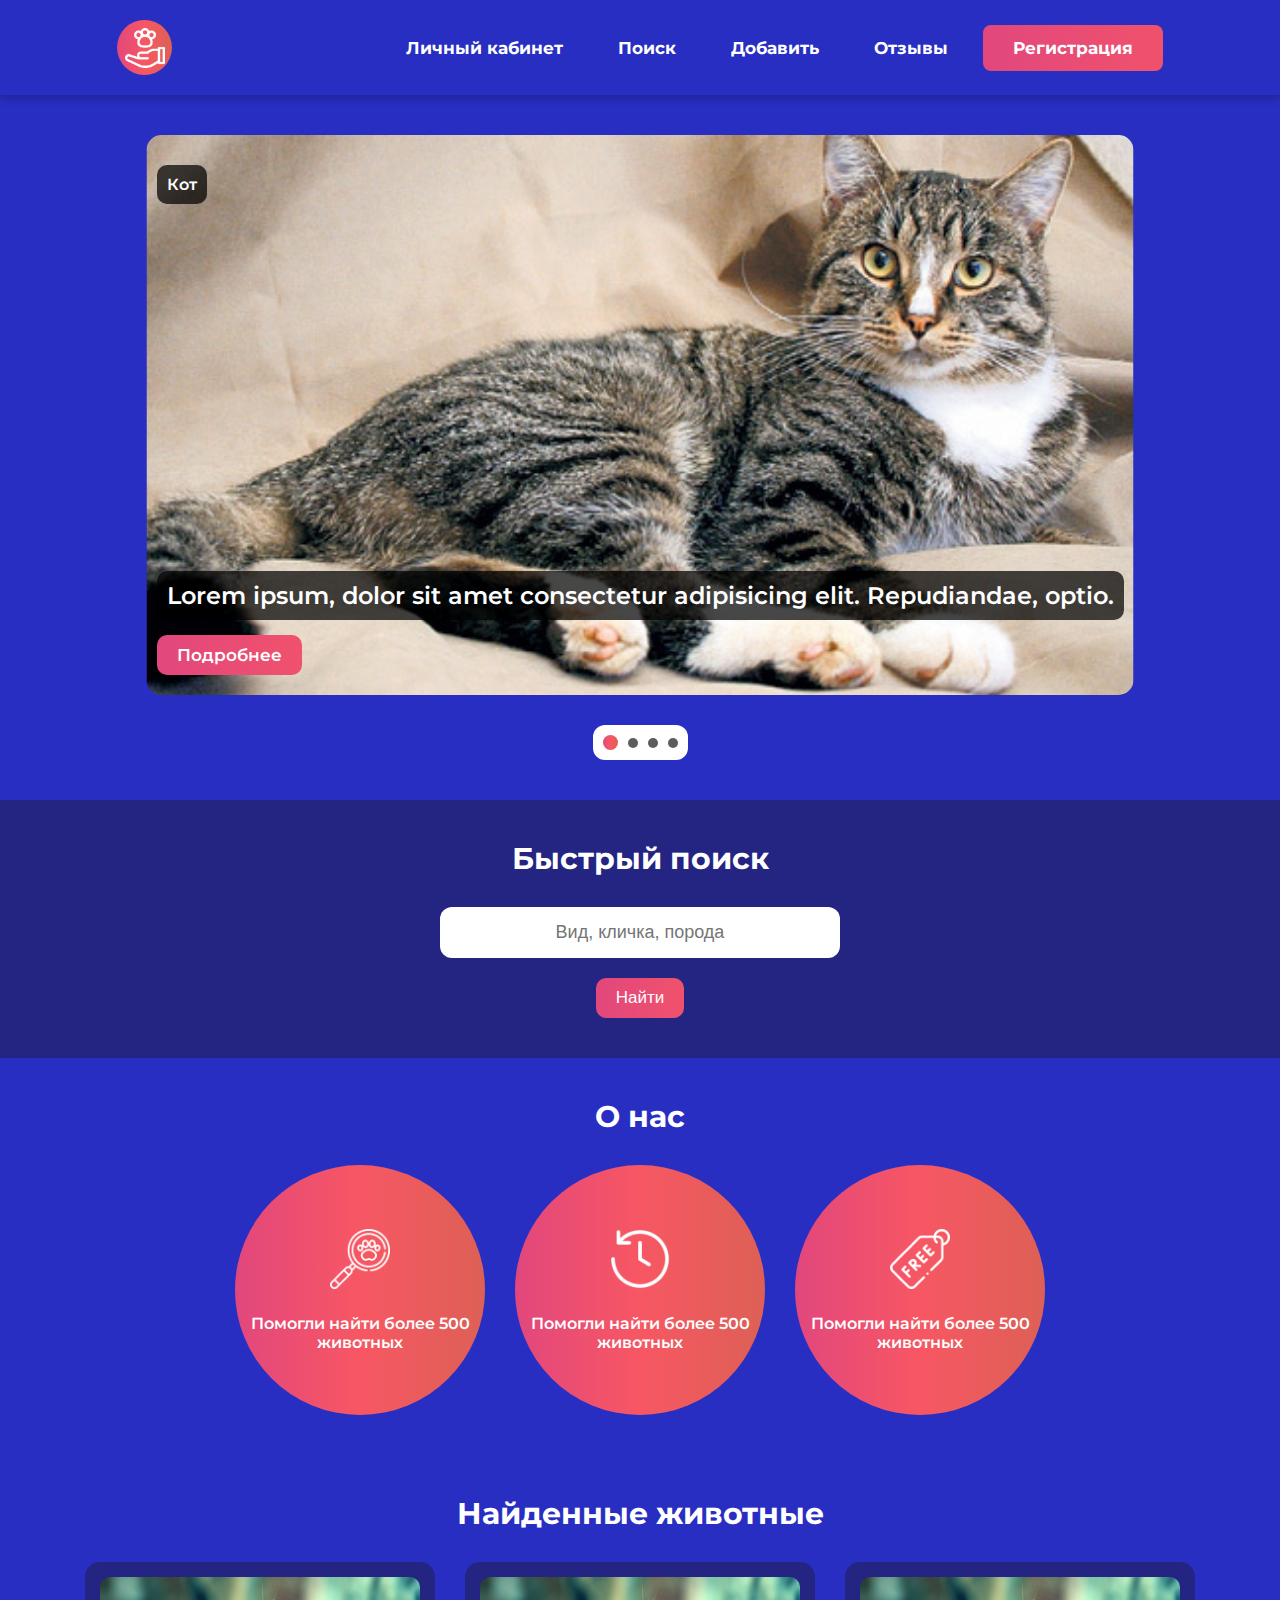
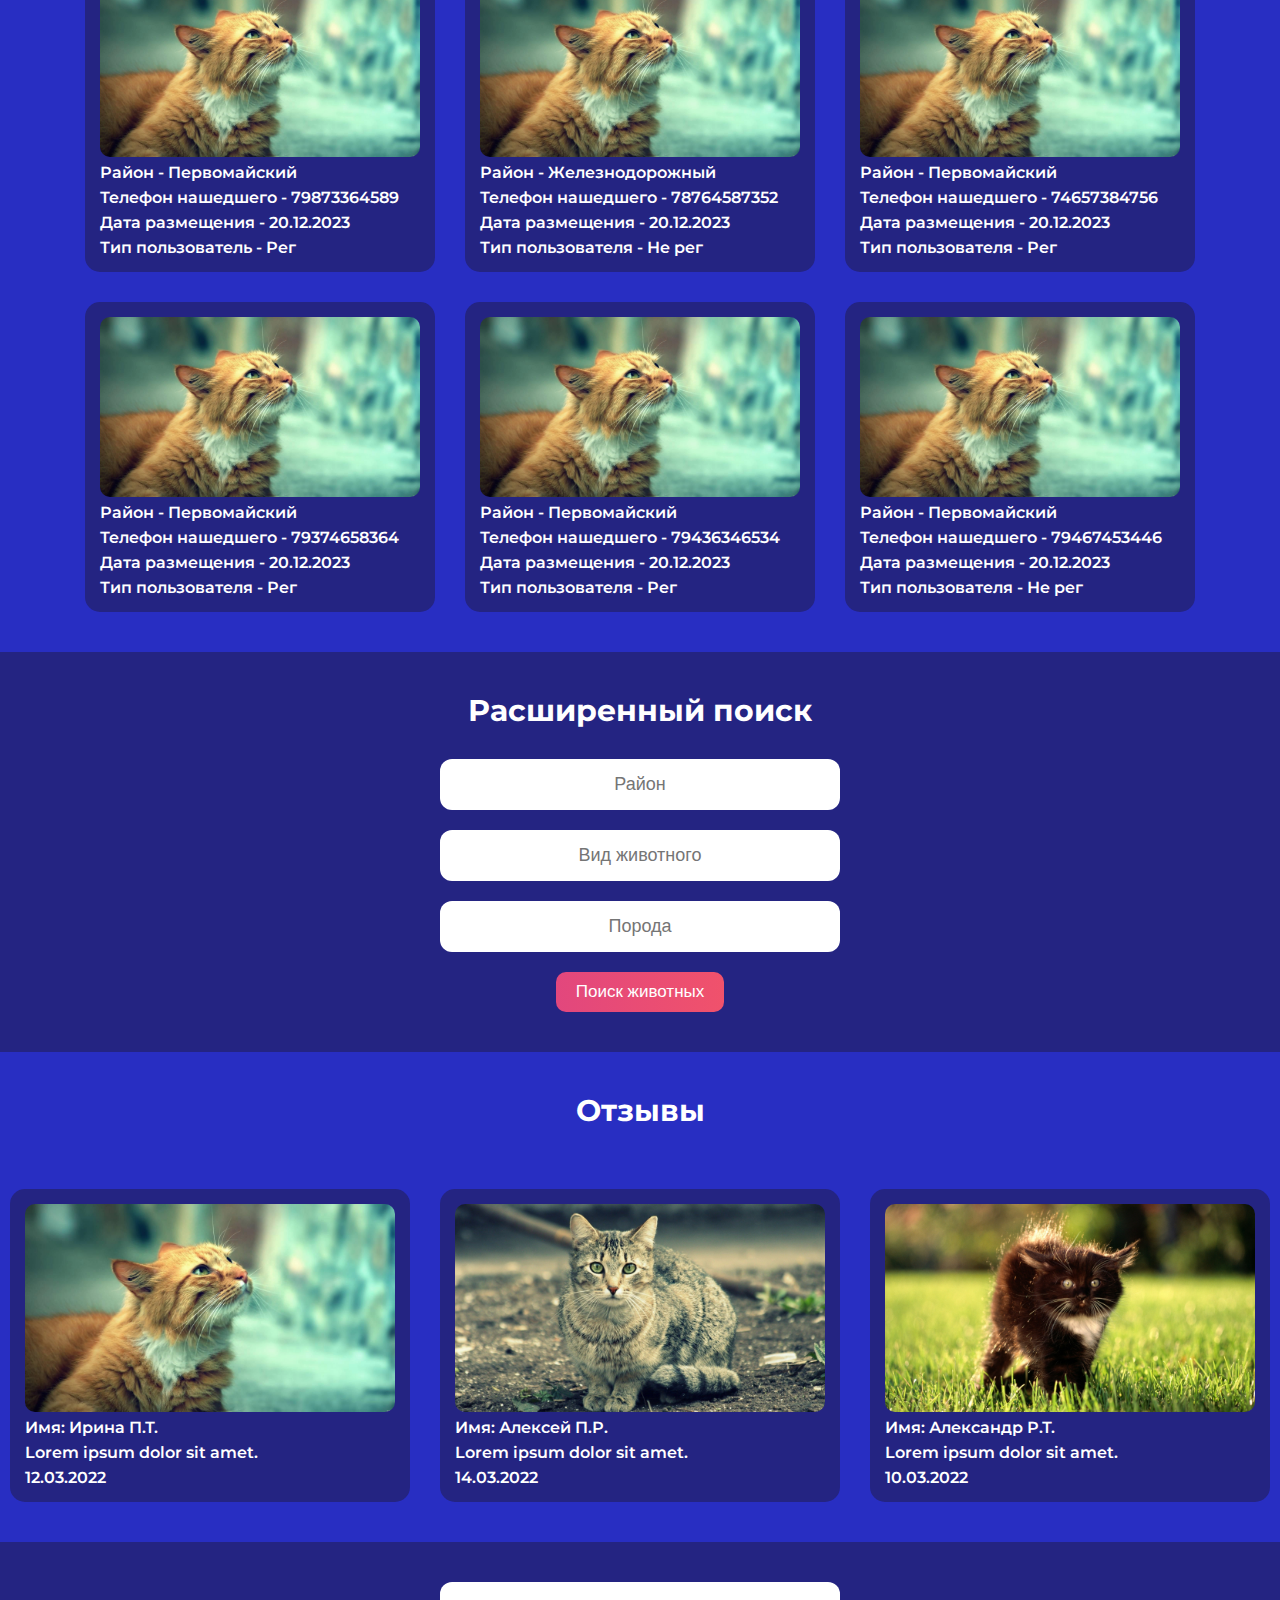
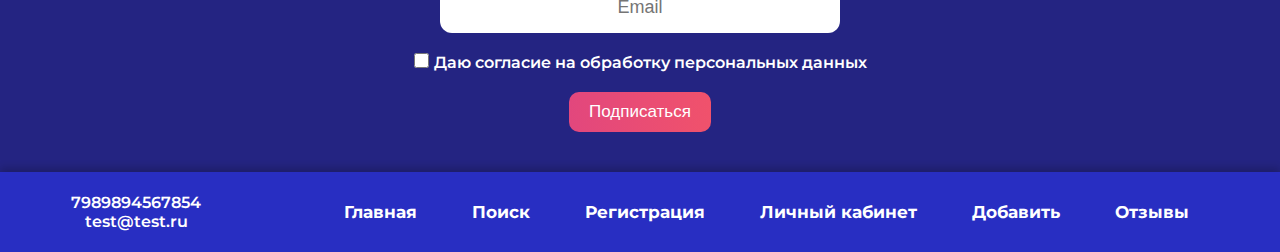
==== commit 173e0f0f: "up" ====
--- a/index.html
+++ b/index.html
@@ -19,6 +19,7 @@
 				<img src="assets/media/logo.png" class="logo" alt="Logo" />
 			</a>
 			<nav>
+				<a href="personal.html">Личный кабинет</a>
 				<a href="search.html">Поиск</a>
 				<a href="add.html">Добавить</a>
 				<a href="#reviews__sec">Отзывы</a>
@@ -193,6 +194,7 @@
 				<a href="search.html">Главная</a>
 				<a href="search.html">Поиск</a>
 				<a href="register.html">Регистрация</a>
+				<a href="personal.html">Личный кабинет</a>
 				<a href="add.html">Добавить</a>
 				<a href="#reviews__sec">Отзывы</a>
 			</nav>
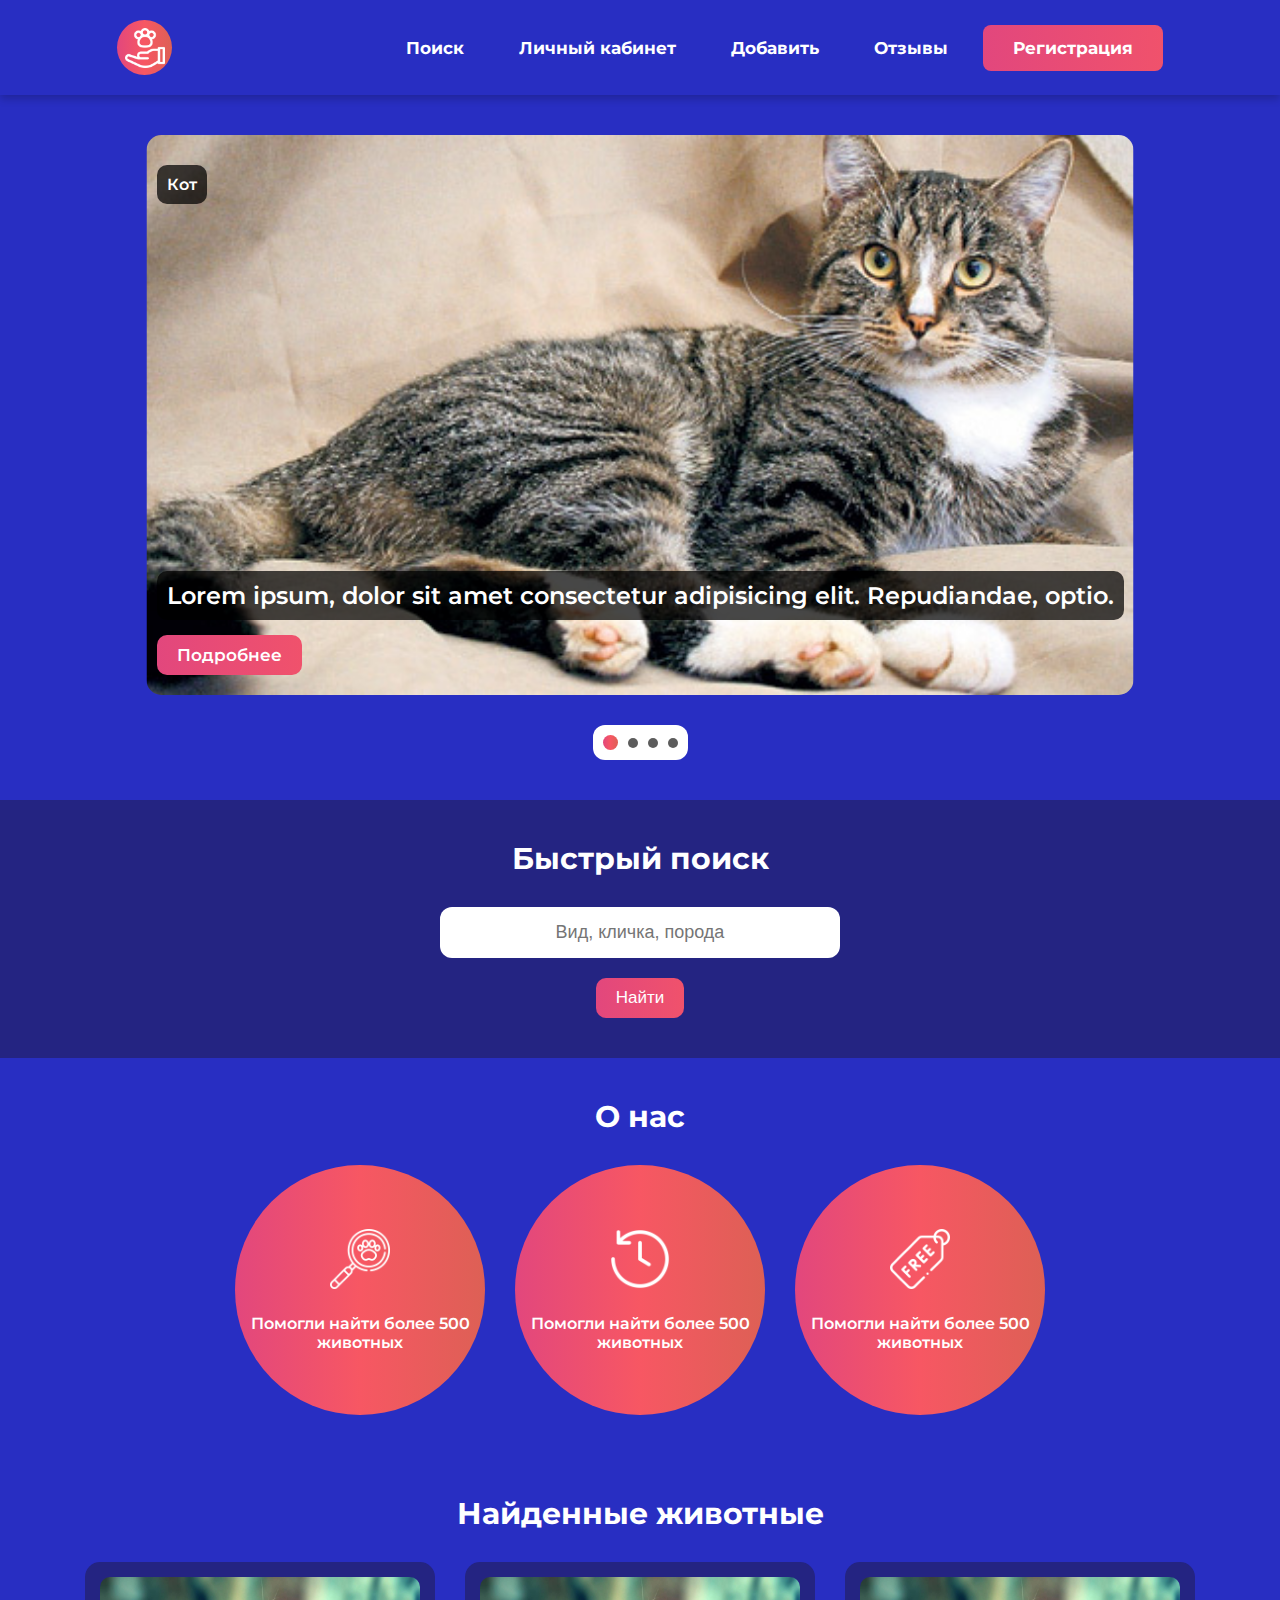
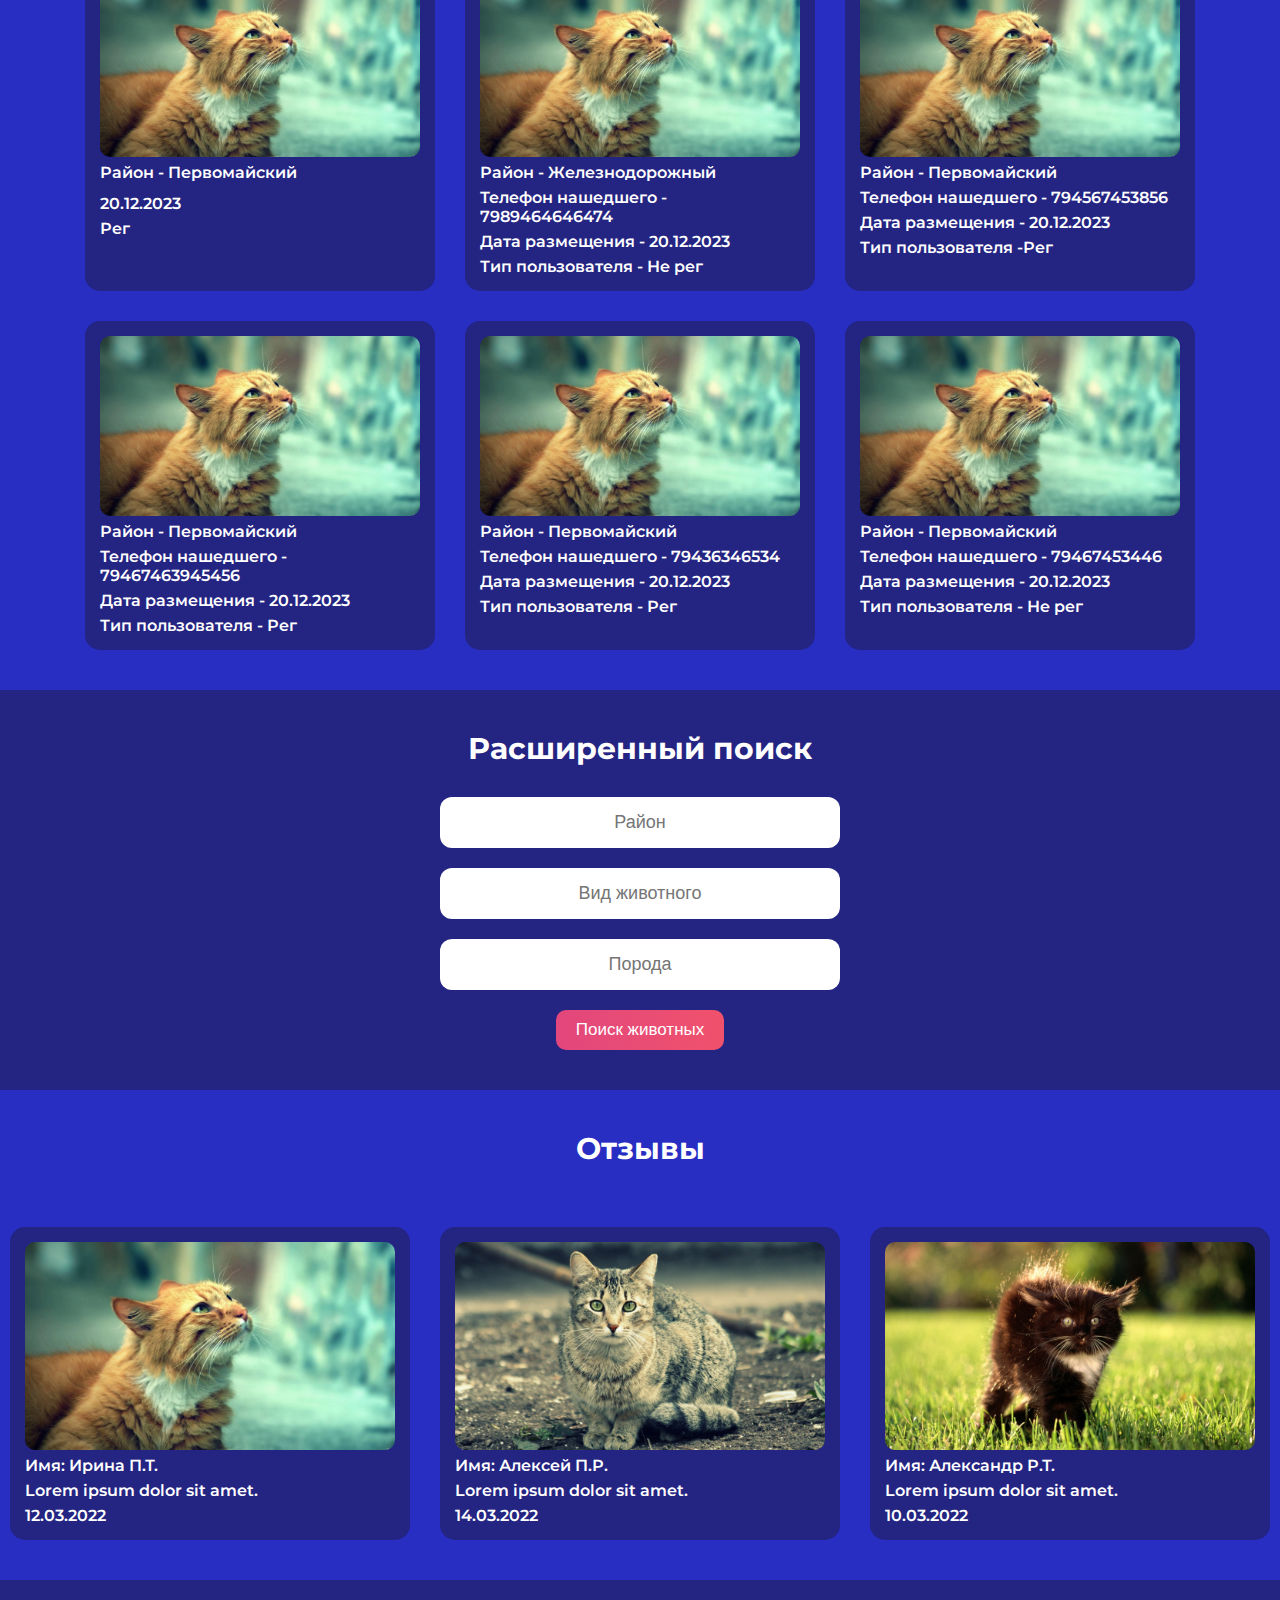
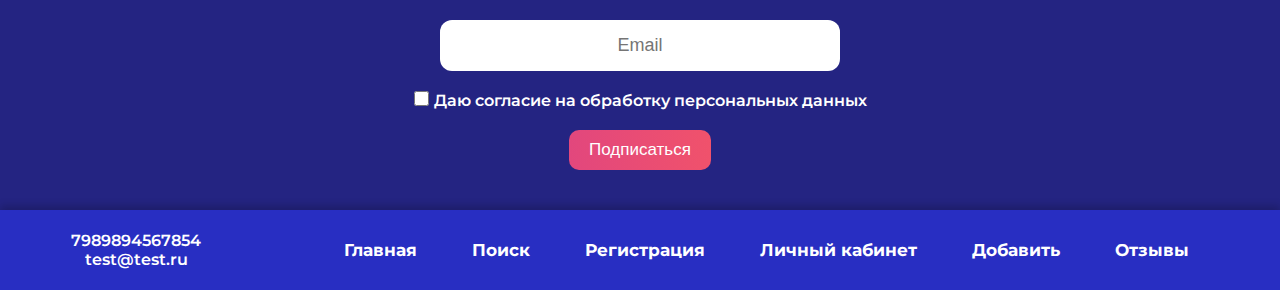
==== commit 3a0d485b: "up" ====
--- a/index.html
+++ b/index.html
@@ -19,8 +19,8 @@
 				<img src="assets/media/logo.png" class="logo" alt="Logo" />
 			</a>
 			<nav>
+				<a href="search.html">Поиск</a>
 				<a href="personal.html">Личный кабинет</a>
-				<a href="search.html">Поиск</a>
 				<a href="add.html">Добавить</a>
 				<a href="#reviews__sec">Отзывы</a>
 				<a class="log__button" href="register.html">Регистрация</a>
@@ -50,7 +50,7 @@
 			<section class="fast_search__sec">
 				<div class="container">
 					<h2 class="sec__title reverse">Быстрый поиск</h2>
-					<form action="#">
+					<form action="/search-res.html">
 						<input type="text" placeholder="Вид, кличка, порода" />
 						<button type="submit" class="btn btn__reverse">Найти</button>
 					</form>
@@ -84,41 +84,41 @@
 						<div class="card">
 							<img src="assets/media/rev/1_review.png" alt="" />
 							<p class="district">Район - Первомайский</p>
-							<p class="phone">Телефон нашедшего - 79873364589</p>
-							<p class="date__start">Дата размещения - 20.12.2023</p>
-							<p class="user">Тип пользователь - Рег</p>
+							<p class="phone"></p>
+							<p class="date__start">20.12.2023</p>
+							<p class="user">Рег</p>
 						</div>
 						<div class="card">
 							<img src="assets/media/rev/1_review.png" alt="" />
 							<p class="district">Район - Железнодорожный</p>
-							<p class="phone">Телефон нашедшего - 78764587352</p>
+							<p class="phone">Телефон нашедшего - 7989464646474</p>
 							<p class="date__start">Дата размещения - 20.12.2023</p>
 							<p class="user">Тип пользователя - Не рег</p>
 						</div>
 						<div class="card">
 							<img src="assets/media/rev/1_review.png" alt="" />
 							<p class="district">Район - Первомайский</p>
-							<p class="phone">Телефон нашедшего - 74657384756</p>
+							<p class="phone">Телефон нашедшего - 794567453856</p>
+							<p class="date__start">Дата размещения - 20.12.2023</p>
+							<p class="user">Тип пользователя -Рег</p>
+						</div>
+						<div class="card">
+							<img src="assets/media/rev/1_review.png" alt="" />
+							<p class="district">Район - Первомайский</p>
+							<p class="phone">Телефон нашедшего - 79467463945456</p>
 							<p class="date__start">Дата размещения - 20.12.2023</p>
 							<p class="user">Тип пользователя - Рег</p>
 						</div>
 						<div class="card">
 							<img src="assets/media/rev/1_review.png" alt="" />
 							<p class="district">Район - Первомайский</p>
-							<p class="phone">Телефон нашедшего - 79374658364</p>
+							<p class="phone">Телефон нашедшего - 79436346534</p>
 							<p class="date__start">Дата размещения - 20.12.2023</p>
 							<p class="user">Тип пользователя - Рег</p>
 						</div>
 						<div class="card">
 							<img src="assets/media/rev/1_review.png" alt="" />
 							<p class="district">Район - Первомайский</p>
-							<p class="phone">Телефон нашедшего - 79436346534</p>
-							<p class="date__start">Дата размещения - 20.12.2023</p>
-							<p class="user">Тип пользователя - Рег</p>
-						</div>
-						<div class="card">
-							<img src="assets/media/rev/1_review.png" alt="" />
-							<p class="district">Район - Первомайский</p>
 							<p class="phone">Телефон нашедшего - 79467453446</p>
 							<p class="date__start">Дата размещения - 20.12.2023</p>
 							<p class="user">Тип пользователя - Не рег</p>
@@ -130,7 +130,7 @@
 			<section class="main_search__sec">
 				<div class="container">
 					<h2 class="sec__title reverse">Расширенный поиск</h2>
-					<form action="#">
+					<form action="/search-res.html">
 						<input type="text" placeholder="Район" />
 						<input type="text" placeholder="Вид животного" />
 						<input type="text" placeholder="Порода" />
@@ -196,7 +196,7 @@
 				<a href="register.html">Регистрация</a>
 				<a href="personal.html">Личный кабинет</a>
 				<a href="add.html">Добавить</a>
-				<a href="#reviews__sec">Отзывы</a>
+				<a href="reviews.html">Отзывы</a>
 			</nav>
 		</footer>
 		<script src="assets/js/main.js"></script>
--- a/assets/css/root.css
+++ b/assets/css/root.css
@@ -127,7 +127,7 @@
   h2,
   h3,
   h4 {
-    font-size: 20px !important;
+    font-size: 18px !important;
   }
   body {
     font-size: 14px !important;
--- a/assets/css/style.css
+++ b/assets/css/style.css
@@ -35,10 +35,6 @@
         width: 40px;
         height: 40px;
         filter: invert(100%) sepia(0%) saturate(7488%) hue-rotate(252deg) brightness(99%) contrast(108%);
-    }
-
-    & .profile__img{
-        filter:inherit;
     }
 
     & nav {
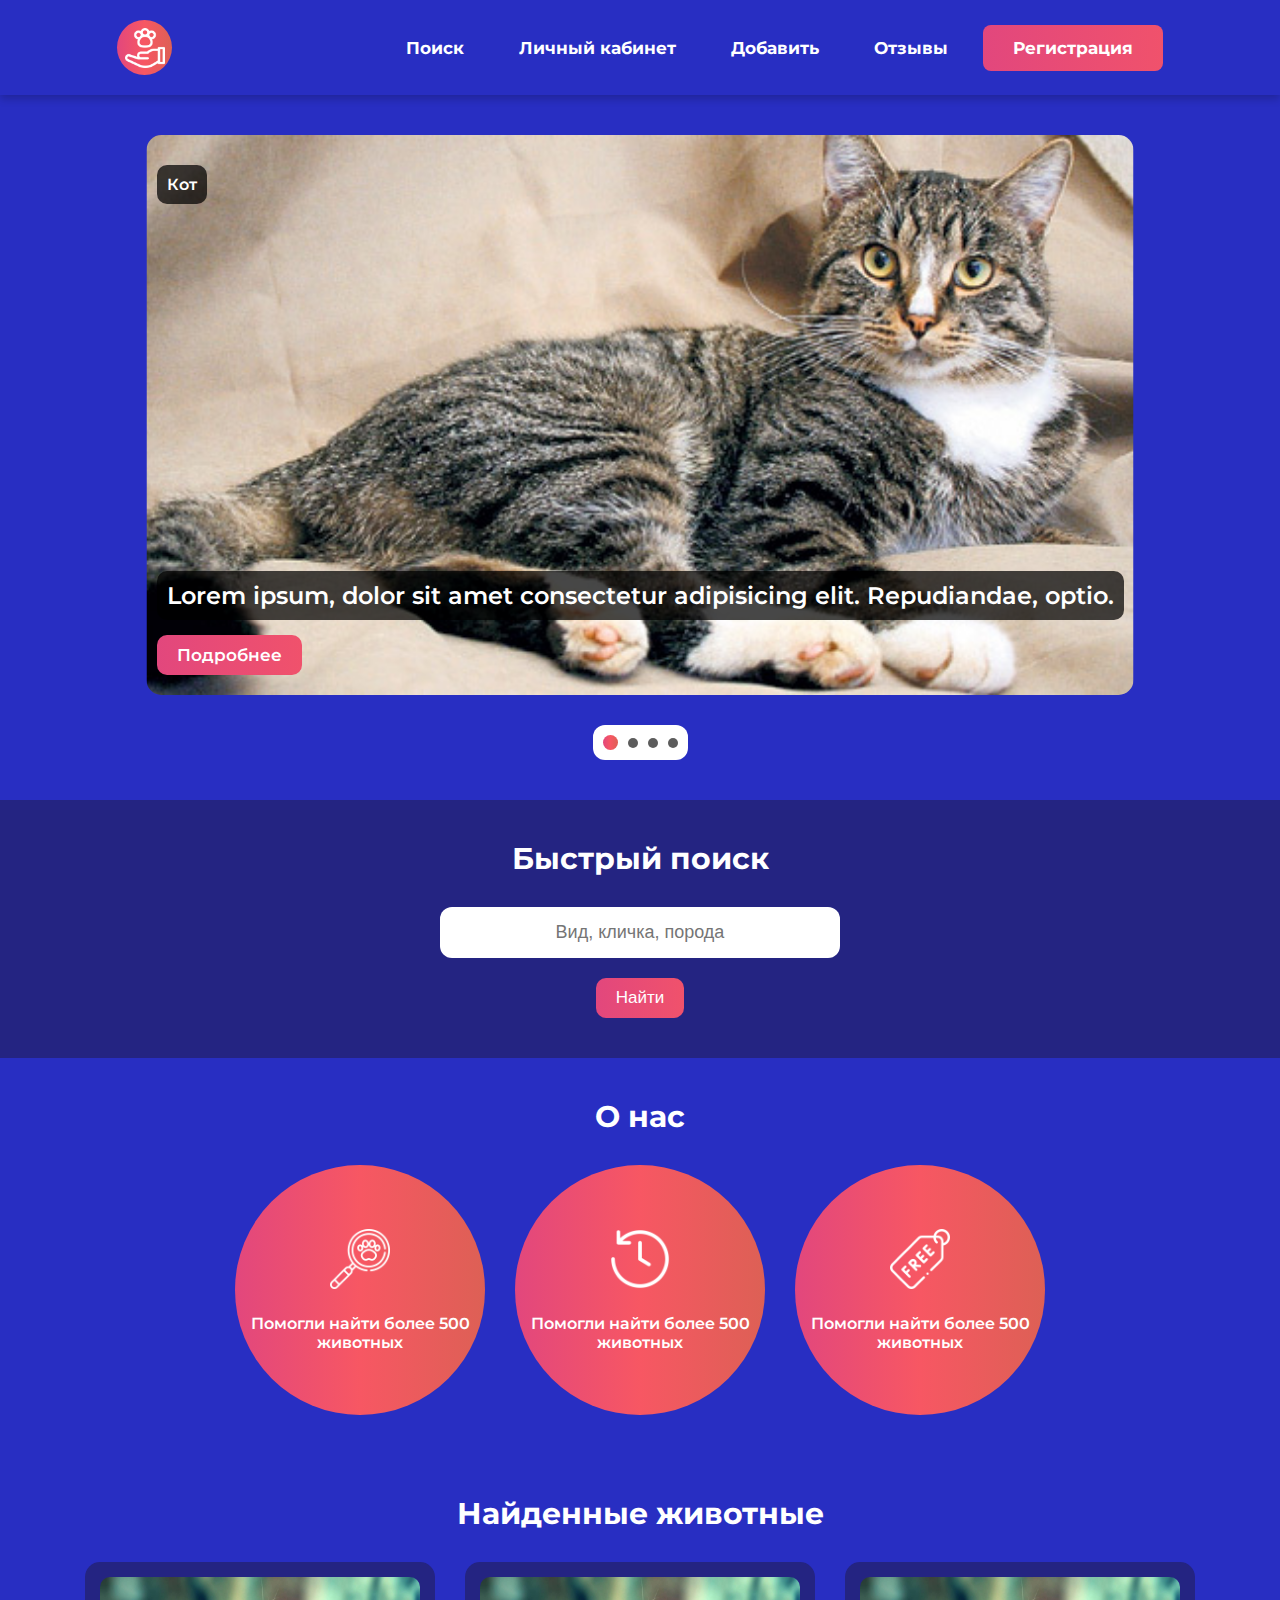
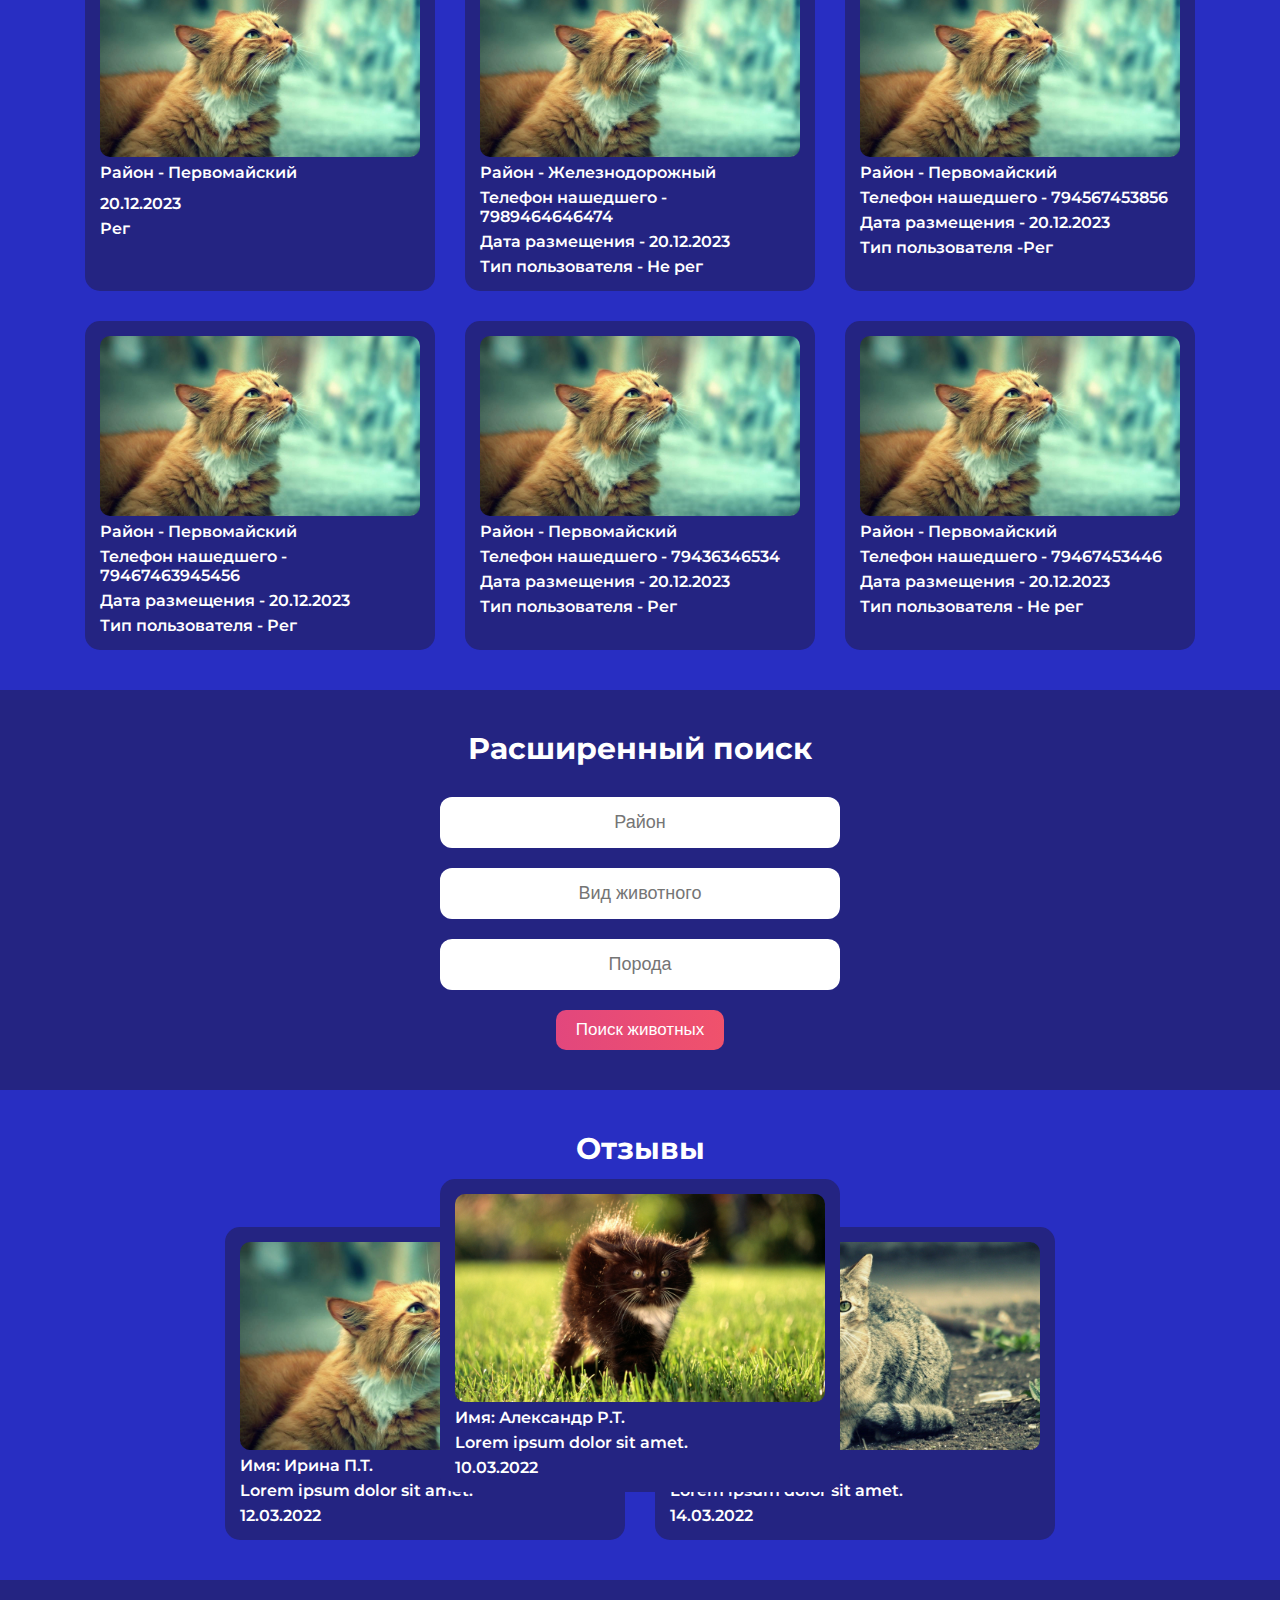
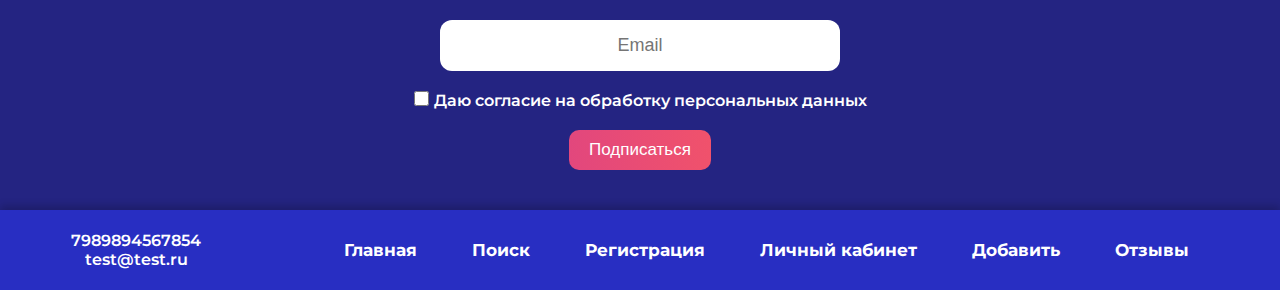
==== commit 5fe997b6: "up" ====
--- a/index.html
+++ b/index.html
@@ -157,7 +157,7 @@
 							<p class="desc">Lorem ipsum dolor sit amet.</p>
 							<p class="date">14.03.2022</p>
 						</div>
-						<div class="review__card">
+						<div class="review__card absolute">
 							<img src="assets/media/rev/3_review.png" alt="#" class="image" />
 							<p class="name">Имя: Александр Р.Т.</p>
 							<p class="desc">Lorem ipsum dolor sit amet.</p>
--- a/assets/css/root.css
+++ b/assets/css/root.css
@@ -99,6 +99,10 @@
   }
 }
 
+.absolute{
+  position: absolute;
+}
+
 .sec__title {
   width: 100%;
   font-size: 30px;
